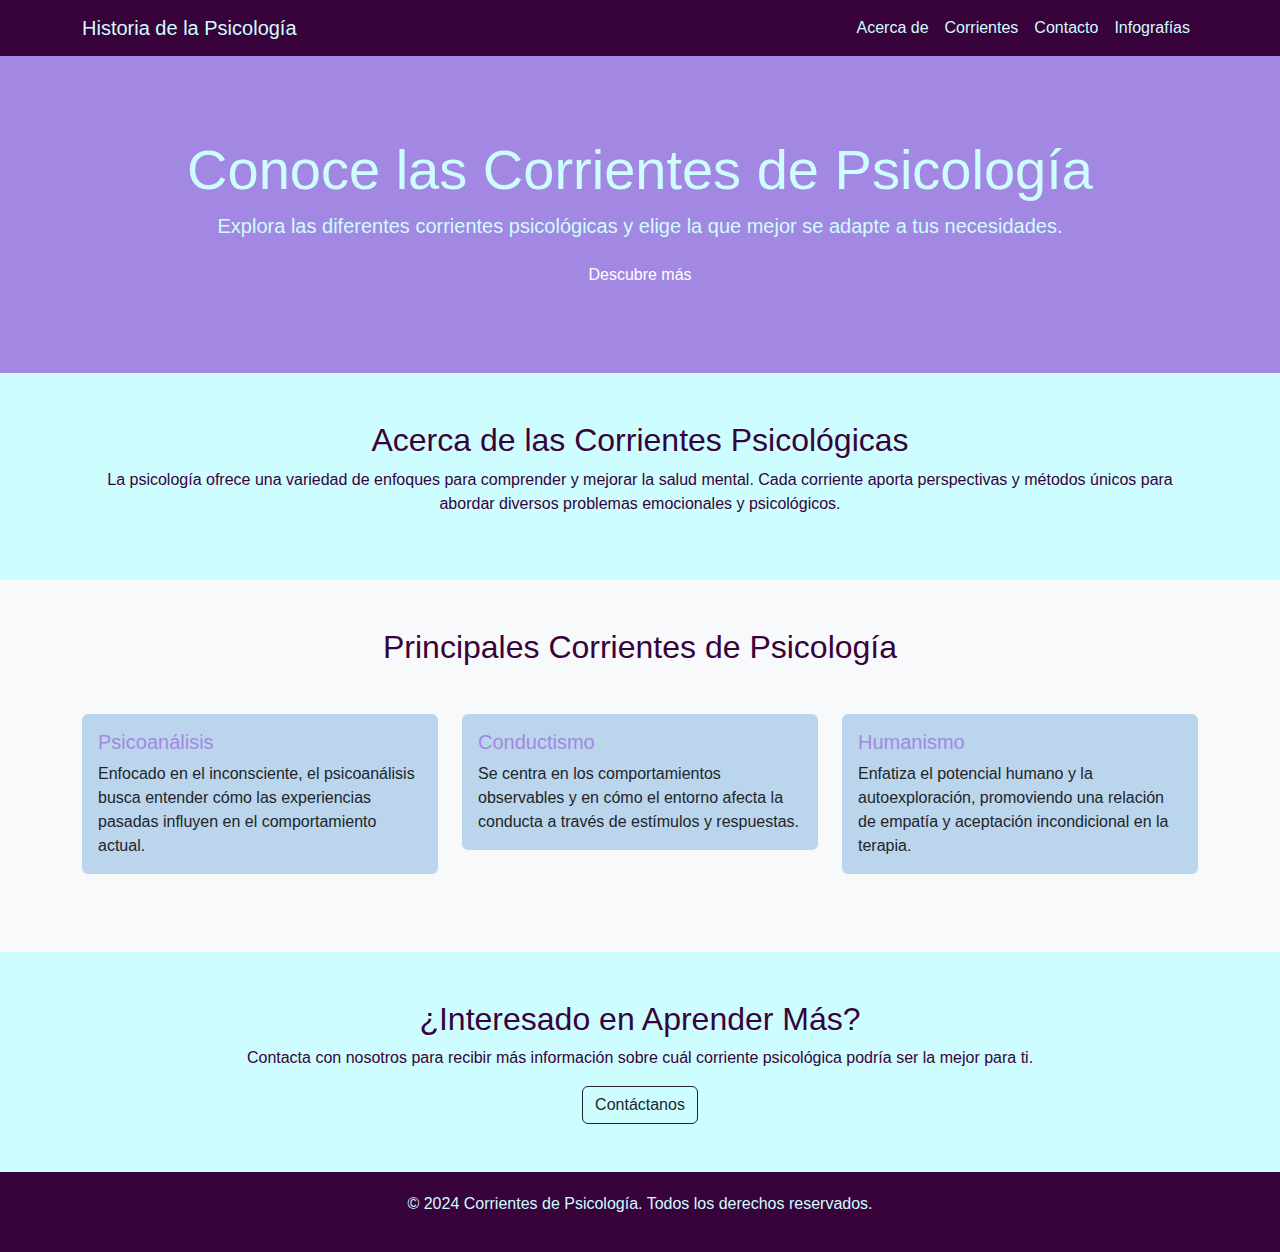
==== index.html @ 7cdf97ba "Add files via upload" ====
<!DOCTYPE html>
<html lang="es">
<head>
  <meta charset="UTF-8">
  <meta name="viewport" content="width=device-width, initial-scale=1.0">
  <title>Corrientes de Psicología</title>
  <link rel="stylesheet" href="bostrap/css/bootstrap.min.css">
  <link rel="stylesheet" href="style.css"
</head>
<body>

  <!-- Navbar -->
  <nav class="navbar navbar-expand-lg navbar-dark">
    <div class="container">
      <a class="navbar-brand" href="#">Historia de la Psicología</a>
      <button class="navbar-toggler" type="button" data-bs-toggle="collapse" data-bs-target="#navbarNav" aria-controls="navbarNav" aria-expanded="false" aria-label="Toggle navigation">
        <span class="navbar-toggler-icon"></span>
      </button>
      <div class="collapse navbar-collapse" id="navbarNav">
        <ul class="navbar-nav ms-auto">
          <li class="nav-item"><a class="nav-link" href="#about">Acerca de</a></li>
          <li class="nav-item"><a class="nav-link" href="#corrientes">Corrientes</a></li>
          <li class="nav-item"><a class="nav-link" href="#contacto">Contacto</a></li>
          <li class="nav-item"><a class="nav-link" href="#infografias">Infografías</a></li>
        </ul>
      </div>
    </div>
  </nav>

  <!-- Hero Section -->
  <section class="hero fade-in">
    <div class="container">
      <h1 class="display-4">Conoce las Corrientes de Psicología</h1>
      <p class="lead">Explora las diferentes corrientes psicológicas y elige la que mejor se adapte a tus necesidades.</p>
      <a href="#corrientes" class="btn btn-primary">Descubre más</a>
    </div>
  </section>

  <!-- About Section -->
  <section id="about" class="py-5 fade-in">
    <div class="container">
      <h2 class="text-center">Acerca de las Corrientes Psicológicas</h2>
      <p class="text-center">La psicología ofrece una variedad de enfoques para comprender y mejorar la salud mental. Cada corriente aporta perspectivas y métodos únicos para abordar diversos problemas emocionales y psicológicos.</p>
    </div>
  </section>

  <!-- Psychology Currents Section -->
  <section id="corrientes" class="py-5 bg-light fade-in">
    <div class="container">
      <h2 class="text-center mb-5">Principales Corrientes de Psicología</h2>
      <div class="row">
        <!-- Cards for each corriente -->
        <div class="col-md-4">
          <div class="card">
            <div class="card-body">
              <h5 class="card-title">Psicoanálisis</h5>
              <p class="card-text">Enfocado en el inconsciente, el psicoanálisis busca entender cómo las experiencias pasadas influyen en el comportamiento actual.</p>
            </div>
          </div>
        </div>
        <div class="col-md-4">
          <div class="card">
            <div class="card-body">
              <h5 class="card-title">Conductismo</h5>
              <p class="card-text">Se centra en los comportamientos observables y en cómo el entorno afecta la conducta a través de estímulos y respuestas.</p>
            </div>
          </div>
        </div>
        <div class="col-md-4">
          <div class="card">
            <div class="card-body">
              <h5 class="card-title">Humanismo</h5>
              <p class="card-text">Enfatiza el potencial humano y la autoexploración, promoviendo una relación de empatía y aceptación incondicional en la terapia.</p>
            </div>
          </div>
        </div>
      </div>
    </div>
  </section>

  <!-- Contact Section -->
  <section id="contacto" class="py-5 fade-in">
    <div class="container">
      <h2 class="text-center">¿Interesado en Aprender Más?</h2>
      <p class="text-center">Contacta con nosotros para recibir más información sobre cuál corriente psicológica podría ser la mejor para ti.</p>
      <div class="text-center">
        <a href="mailto:info@psicologiaejemplo.com" class="btn btn-outline-dark">Contáctanos</a>
      </div>
    </div>
  </section>

  <!-- Footer -->
  <footer>
    <div class="container">
      <p>&copy; 2024 Corrientes de Psicología. Todos los derechos reservados.</p>
    </div>
  </footer>

  <script src="bostrap/js/bootstrap.bundle.min.js"></script>
</body>
</html>
---- style.css ----
/* Paleta de colores */
:root {
    --russian-violet: #38023b;
    --tropical-indigo: #a288e3;
    --columbia-blue: #bbd5ed;
    --mint-green: #cefdff;
    --tea-green: #ccffcb;
  }
  
  /* Estilos personalizados */
  body {
    font-family: Arial, sans-serif;
    background-color: var(--mint-green);
    color: var(--russian-violet);
    overflow-x: hidden;
  }
  
  .navbar {
    background-color: var(--russian-violet);
    animation: slideInTop 1s ease-out;
  }
  
  .navbar-brand, .nav-link {
    color: var(--mint-green) !important;
  }
  
  .hero {
    background-color: var(--tropical-indigo);
    color: var(--mint-green);
    padding: 80px 0;
    text-align: center;
    animation: fadeIn 1.5s ease-in-out;
  }
  
  .card {
    margin-bottom: 30px;
    background-color: var(--columbia-blue);
    border: none;
    transition: transform 0.2s;
    animation: zoomIn 1s ease-in-out;
  }
  
  .card-title {
    color: var(--tropical-indigo);
  }
  
  .card:hover {
    transform: scale(1.05);
    box-shadow: 0 4px 10px rgba(0, 0, 0, 0.15);
    animation: pulse 0.5s ease-in-out infinite alternate;
  }
  
  .btn-primary {
    background-color: var(--tropical-indigo);
    border: none;
    transition: transform 0.2s ease-in-out;
  }
  
  .btn-primary:hover {
    background-color: var(--tea-green);
    transform: scale(1.05);
  }
  
  footer {
    background-color: var(--russian-violet);
    color: var(--mint-green);
    padding: 20px 0;
    text-align: center;
    animation: fadeInUp 1s ease-in-out;
  }
  
  /* Animaciones */
  @keyframes fadeIn {
    0% { opacity: 0; transform: translateY(20px); }
    100% { opacity: 1; transform: translateY(0); }
  }
  
  @keyframes fadeInUp {
    0% { opacity: 0; transform: translateY(40px); }
    100% { opacity: 1; transform: translateY(0); }
  }
  
  @keyframes slideInTop {
    0% { transform: translateY(-100px); opacity: 0; }
    100% { transform: translateY(0); opacity: 1; }
  }
  
  @keyframes zoomIn {
    0% { transform: scale(0.8); opacity: 0; }
    100% { transform: scale(1); opacity: 1; }
  }
  
  @keyframes pulse {
    0% { transform: scale(1); }
    100% { transform: scale(1.03); }
  }
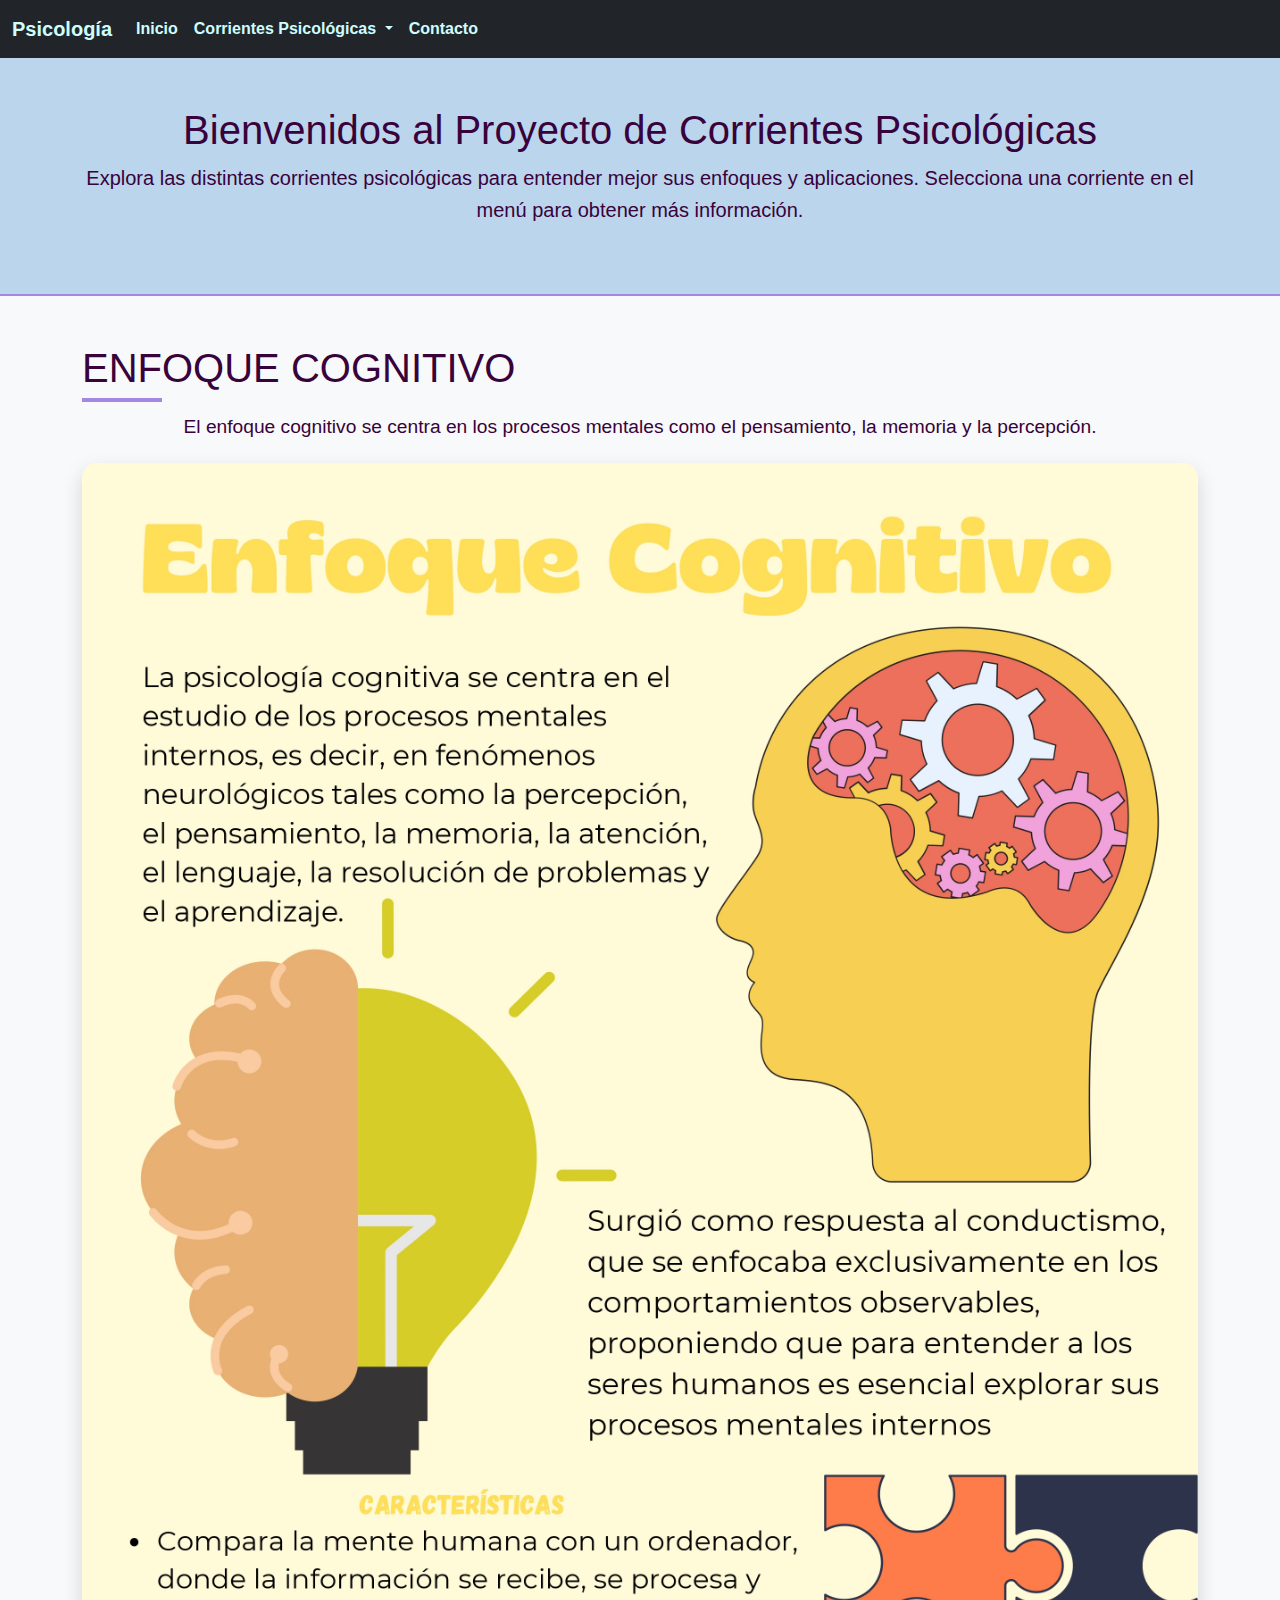
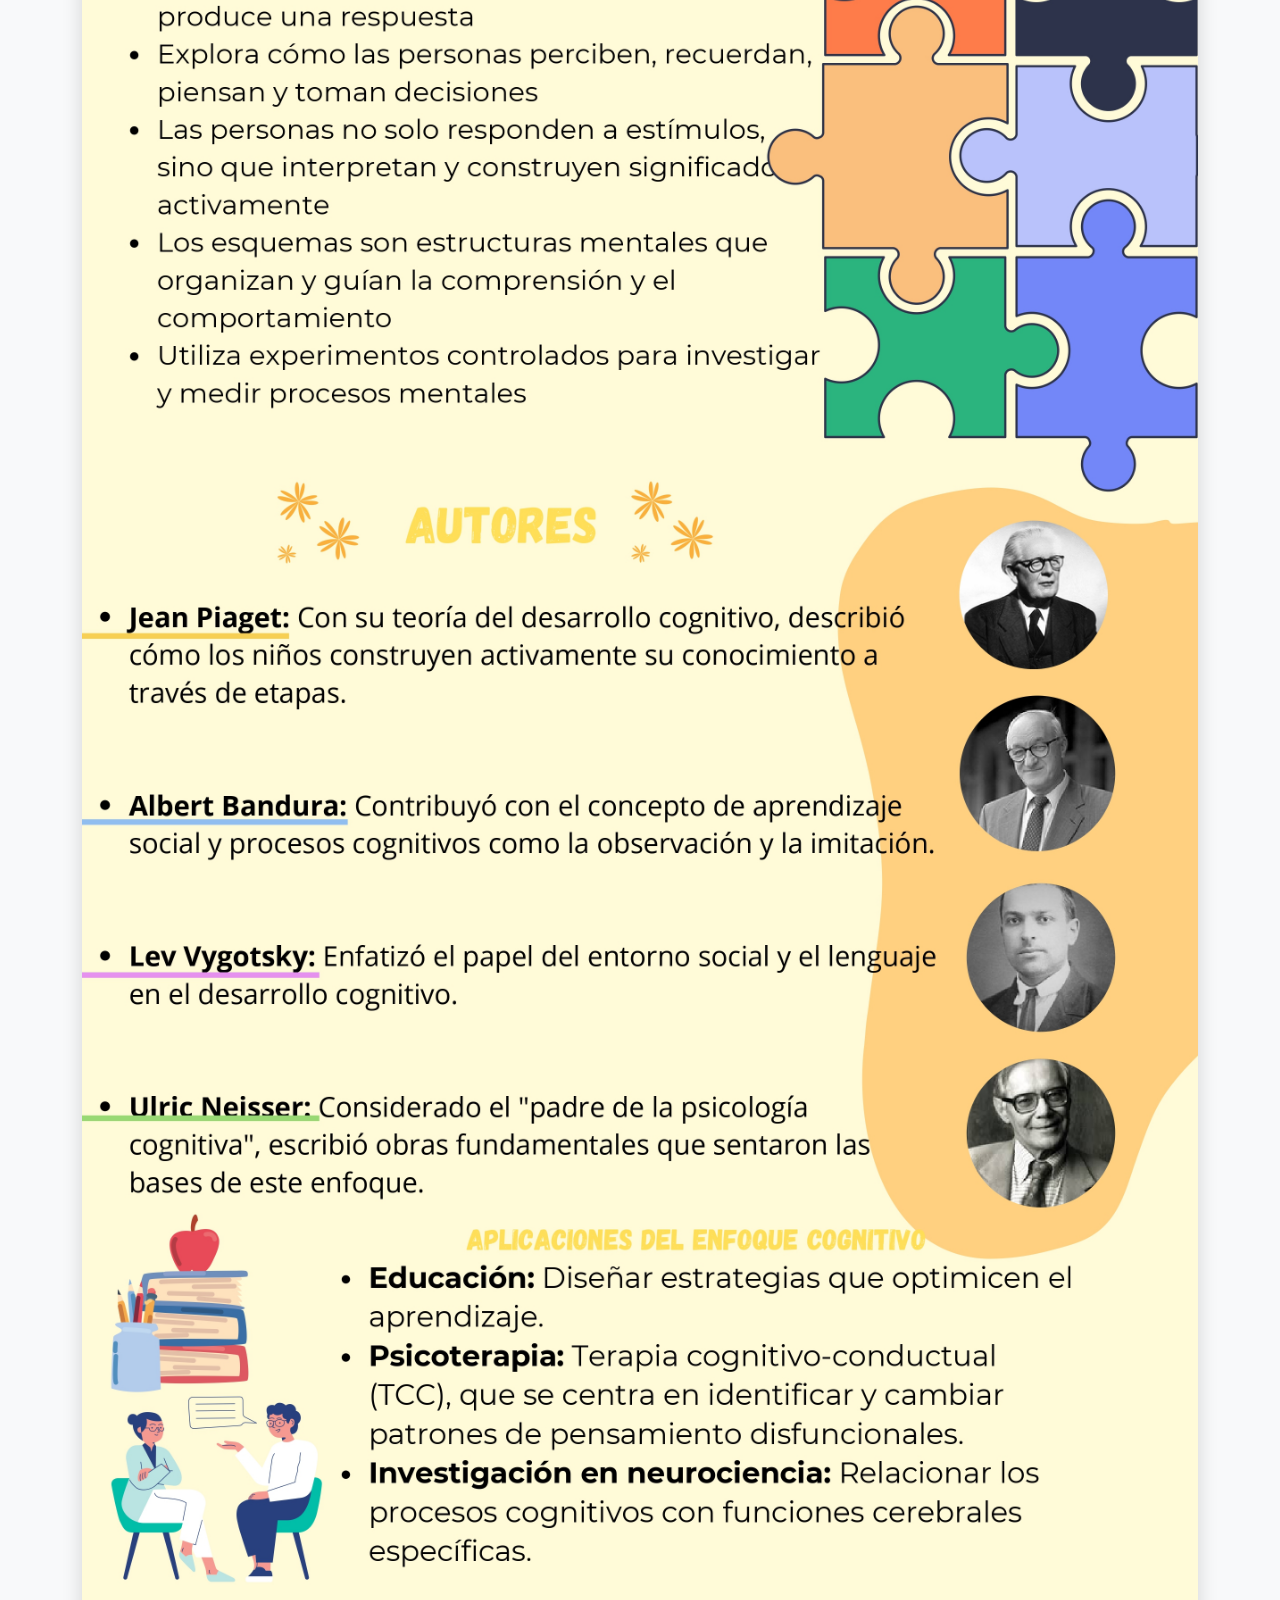
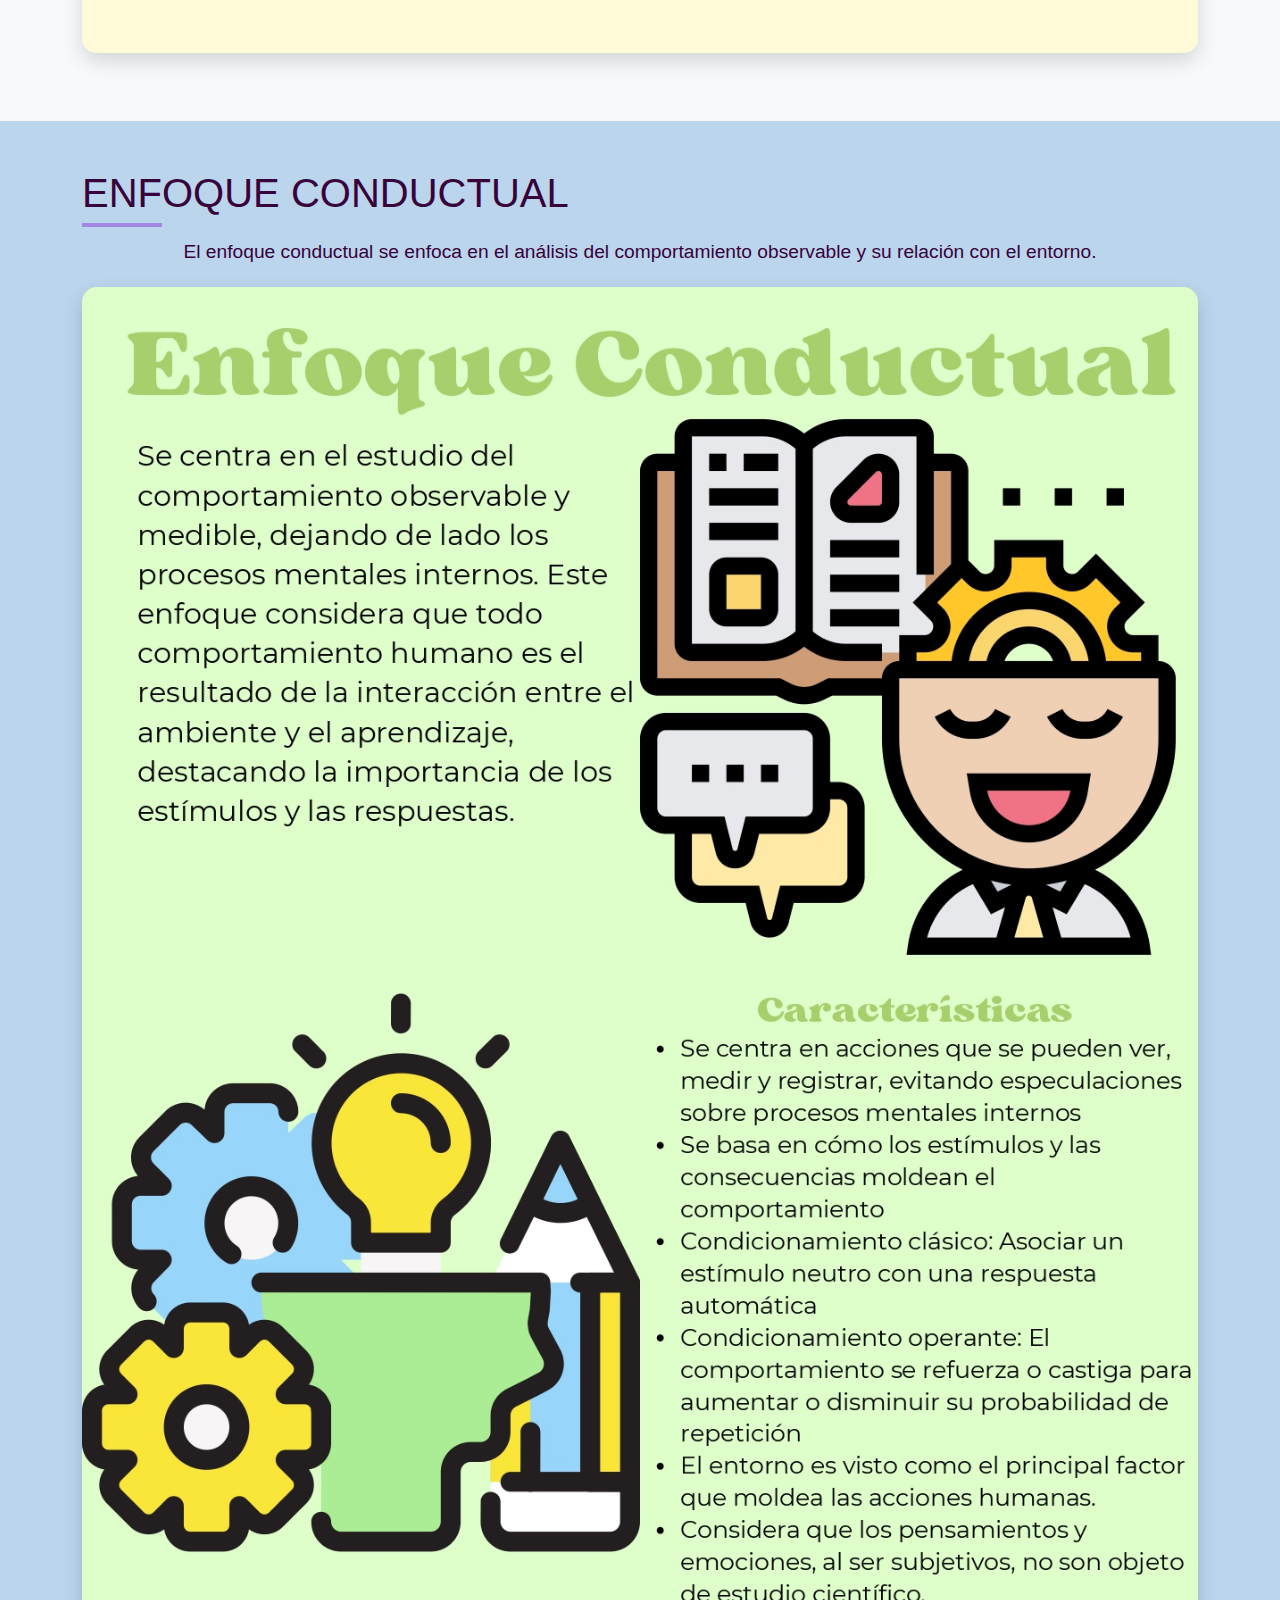
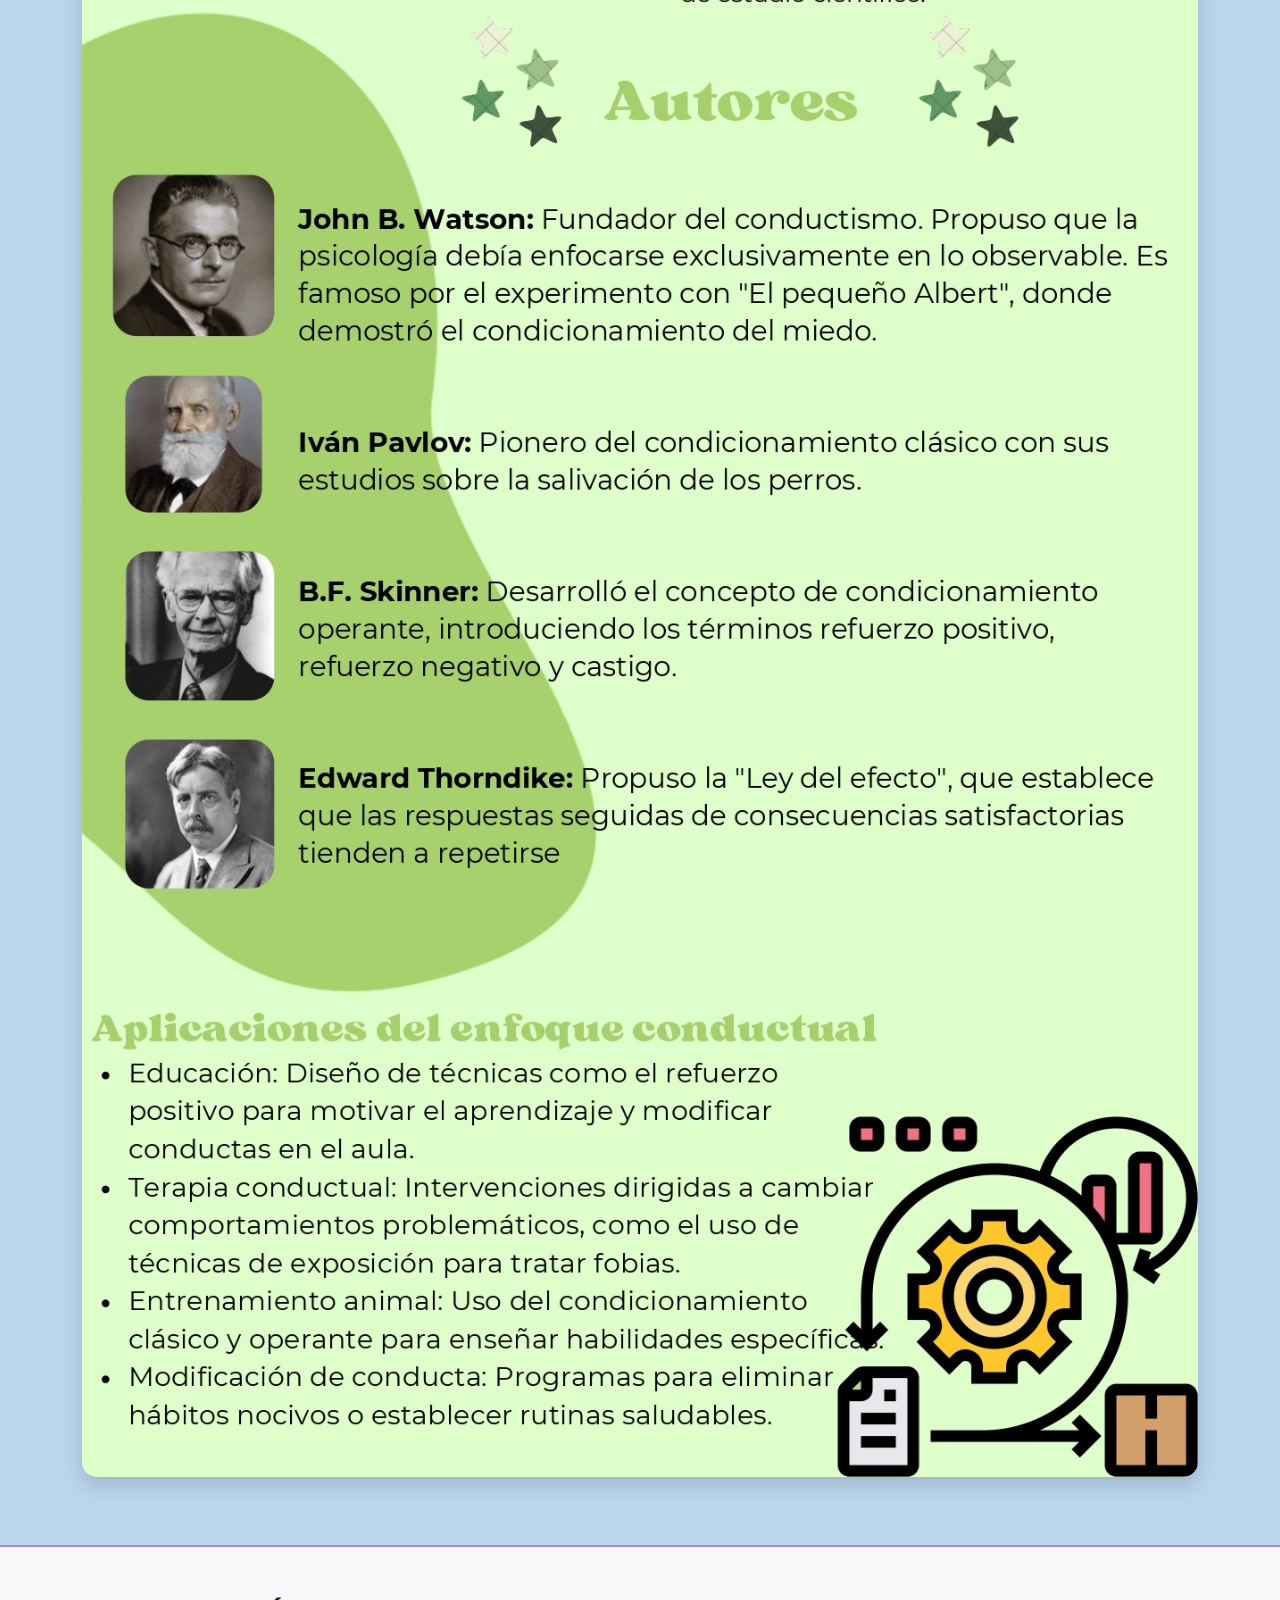
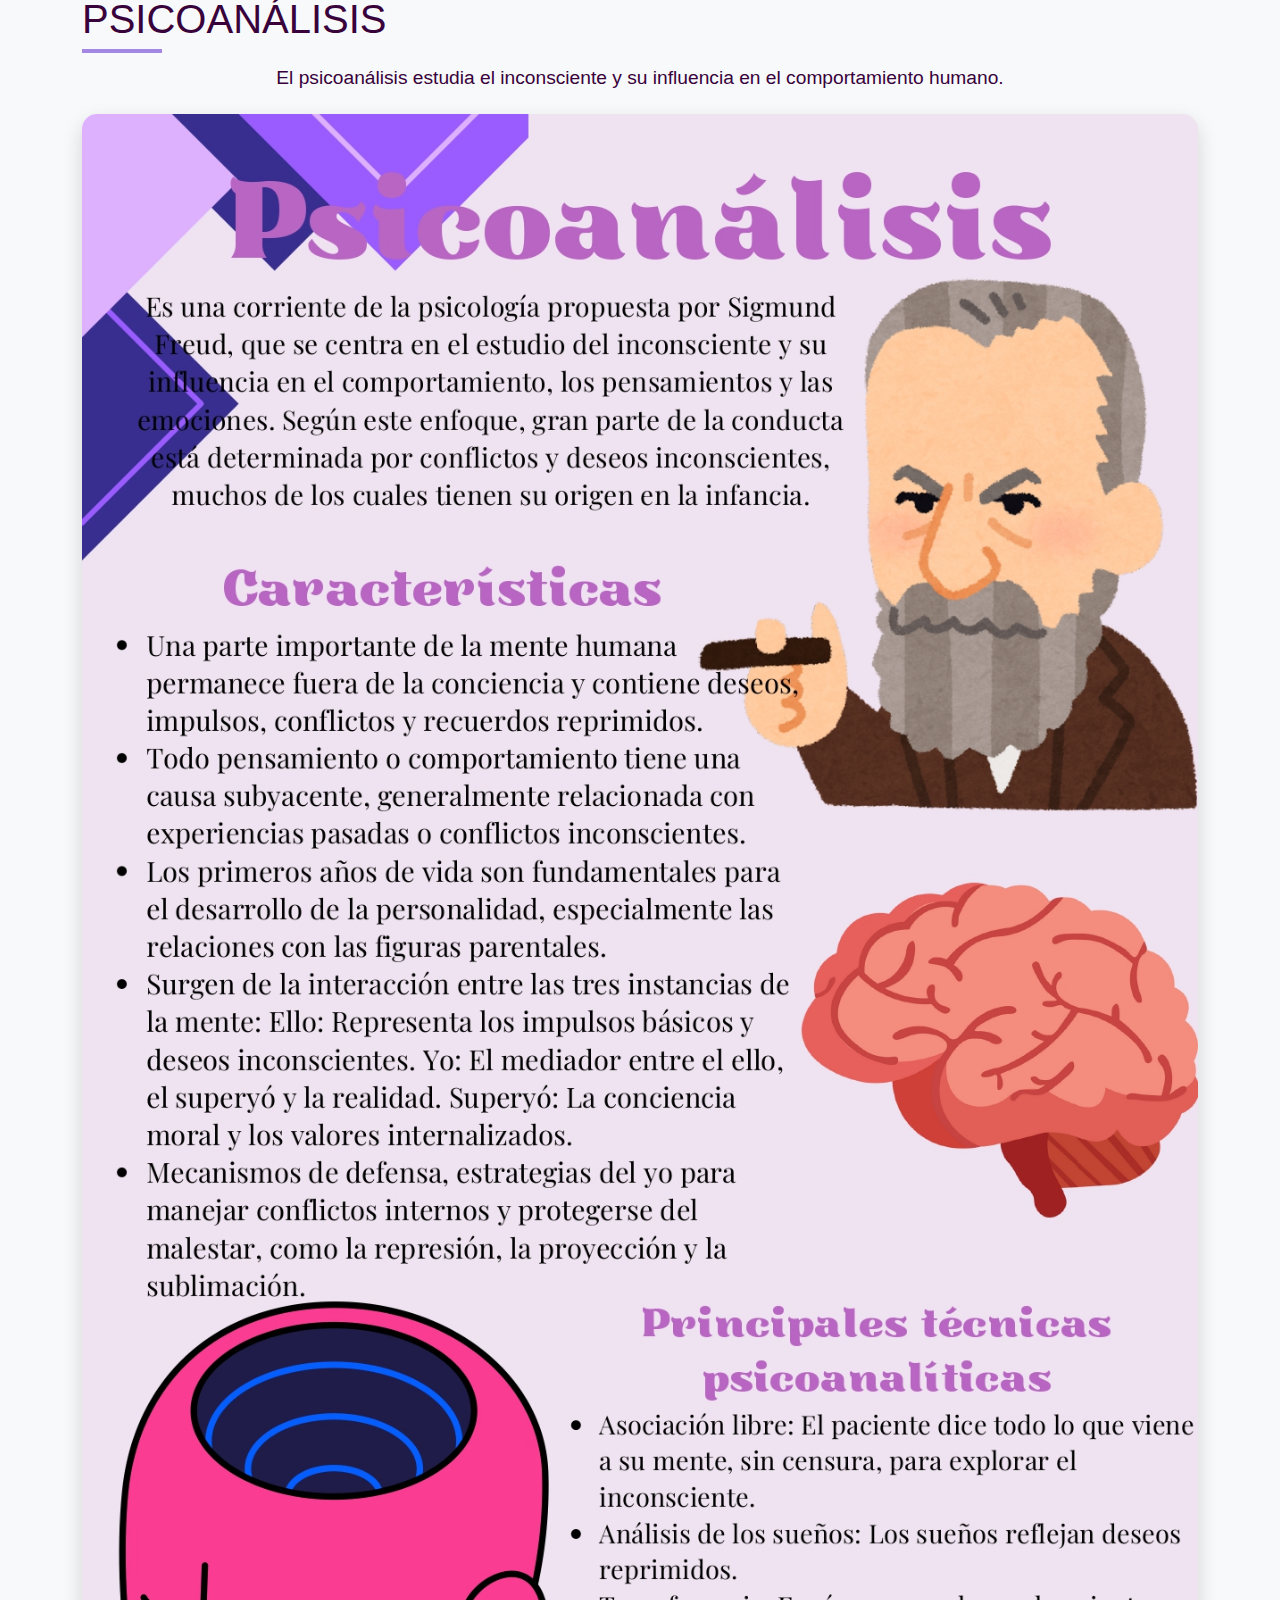
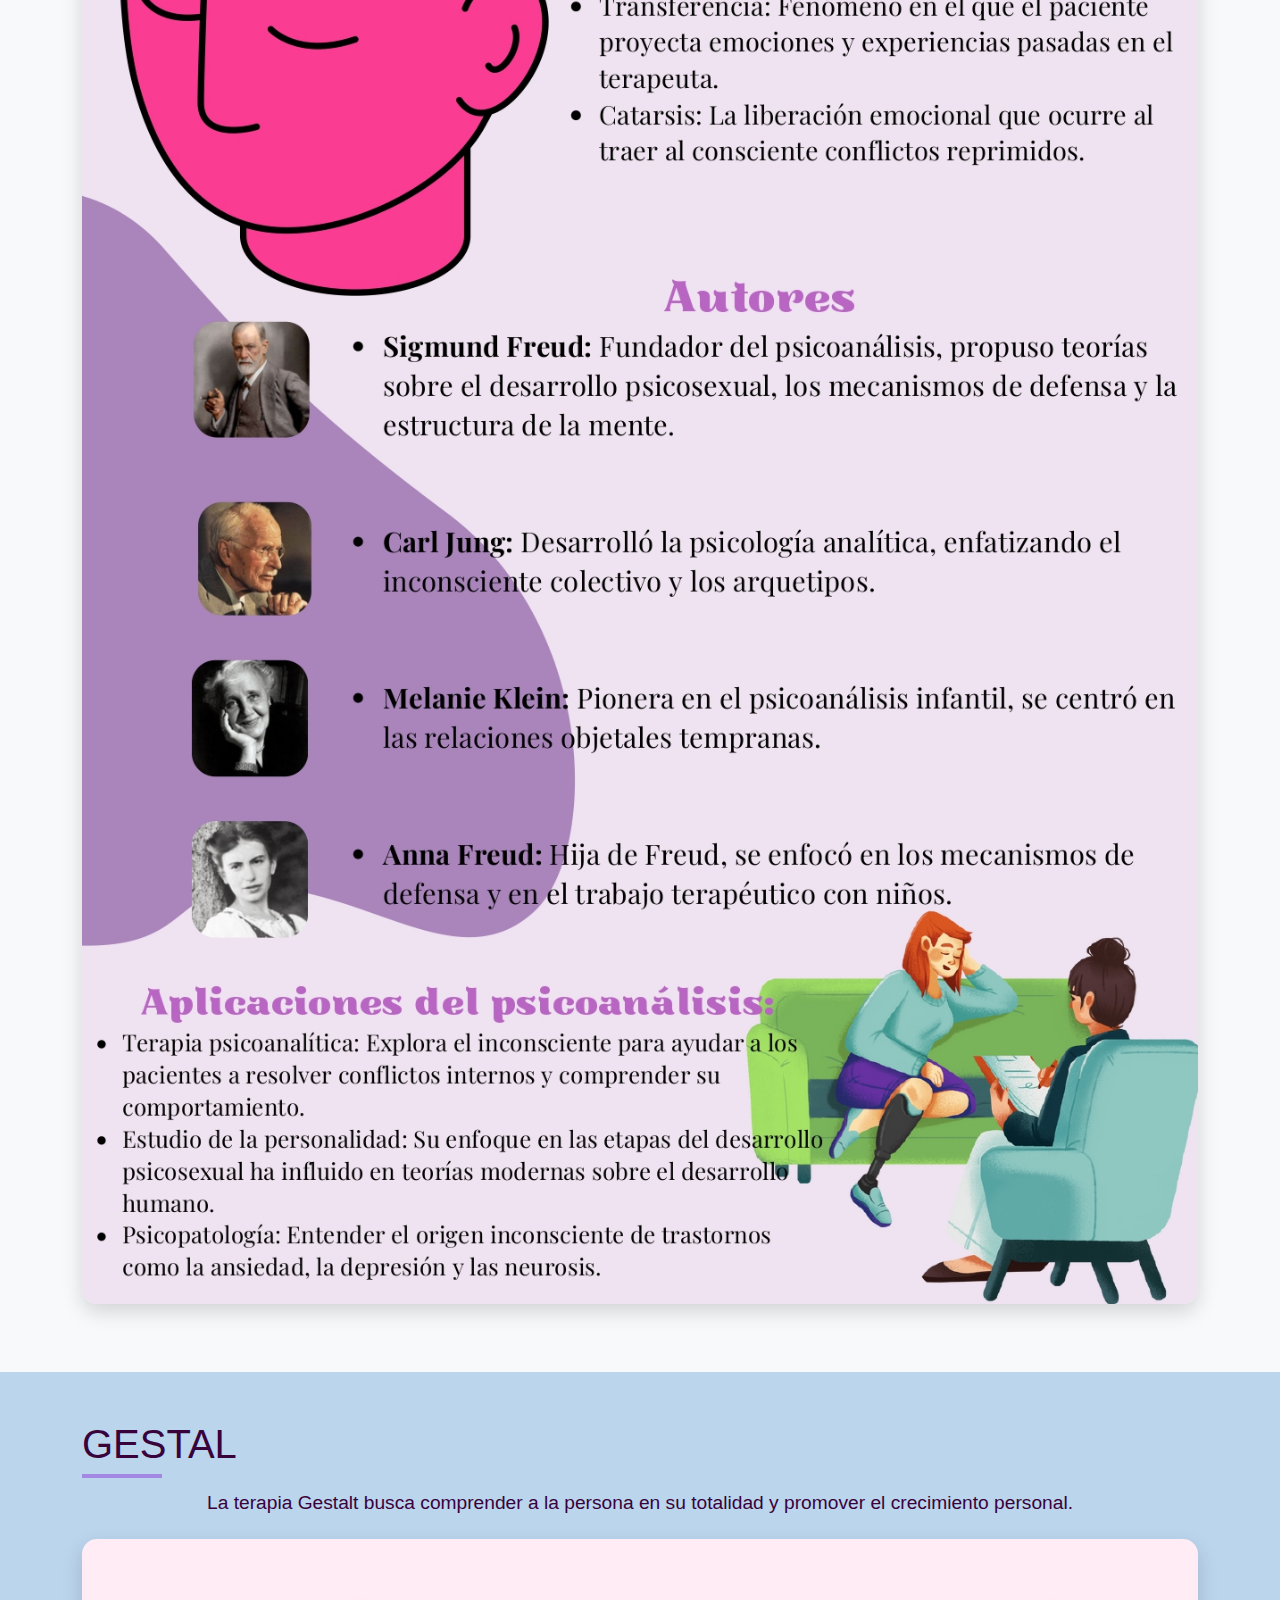
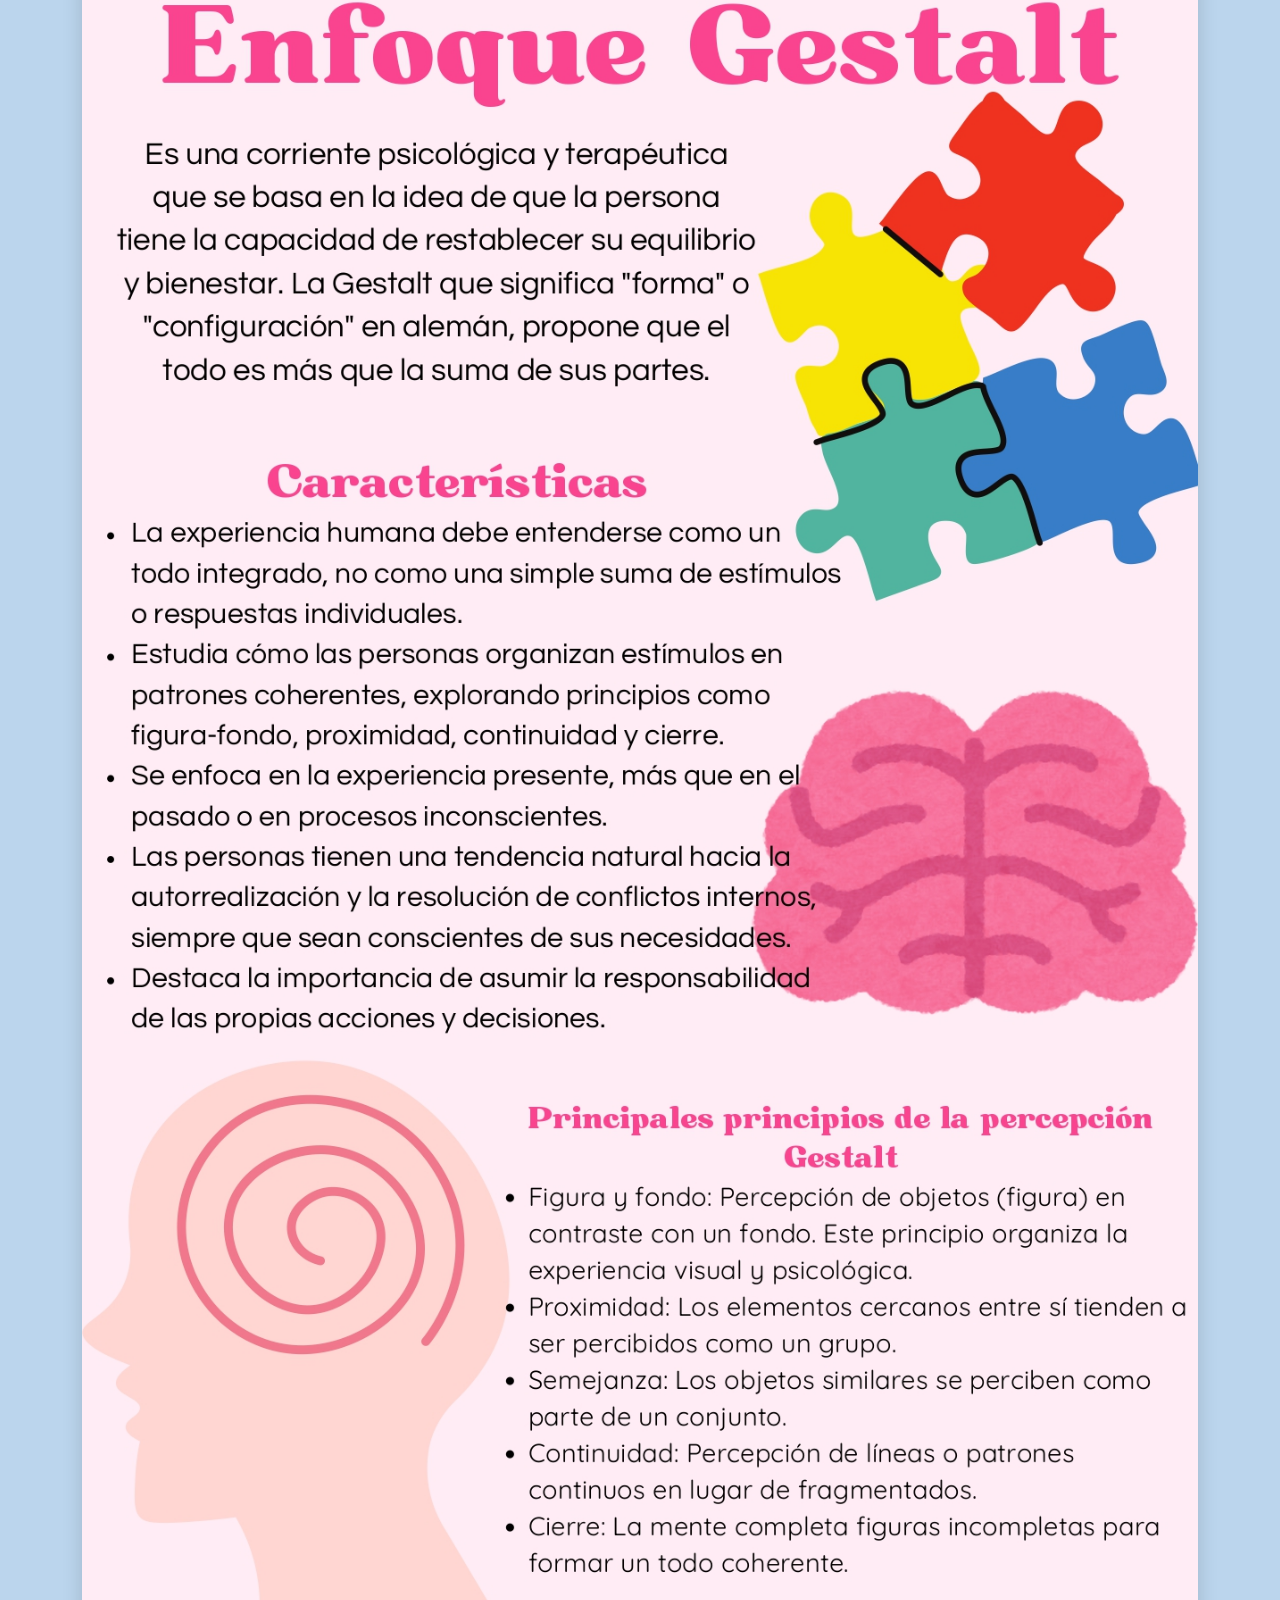
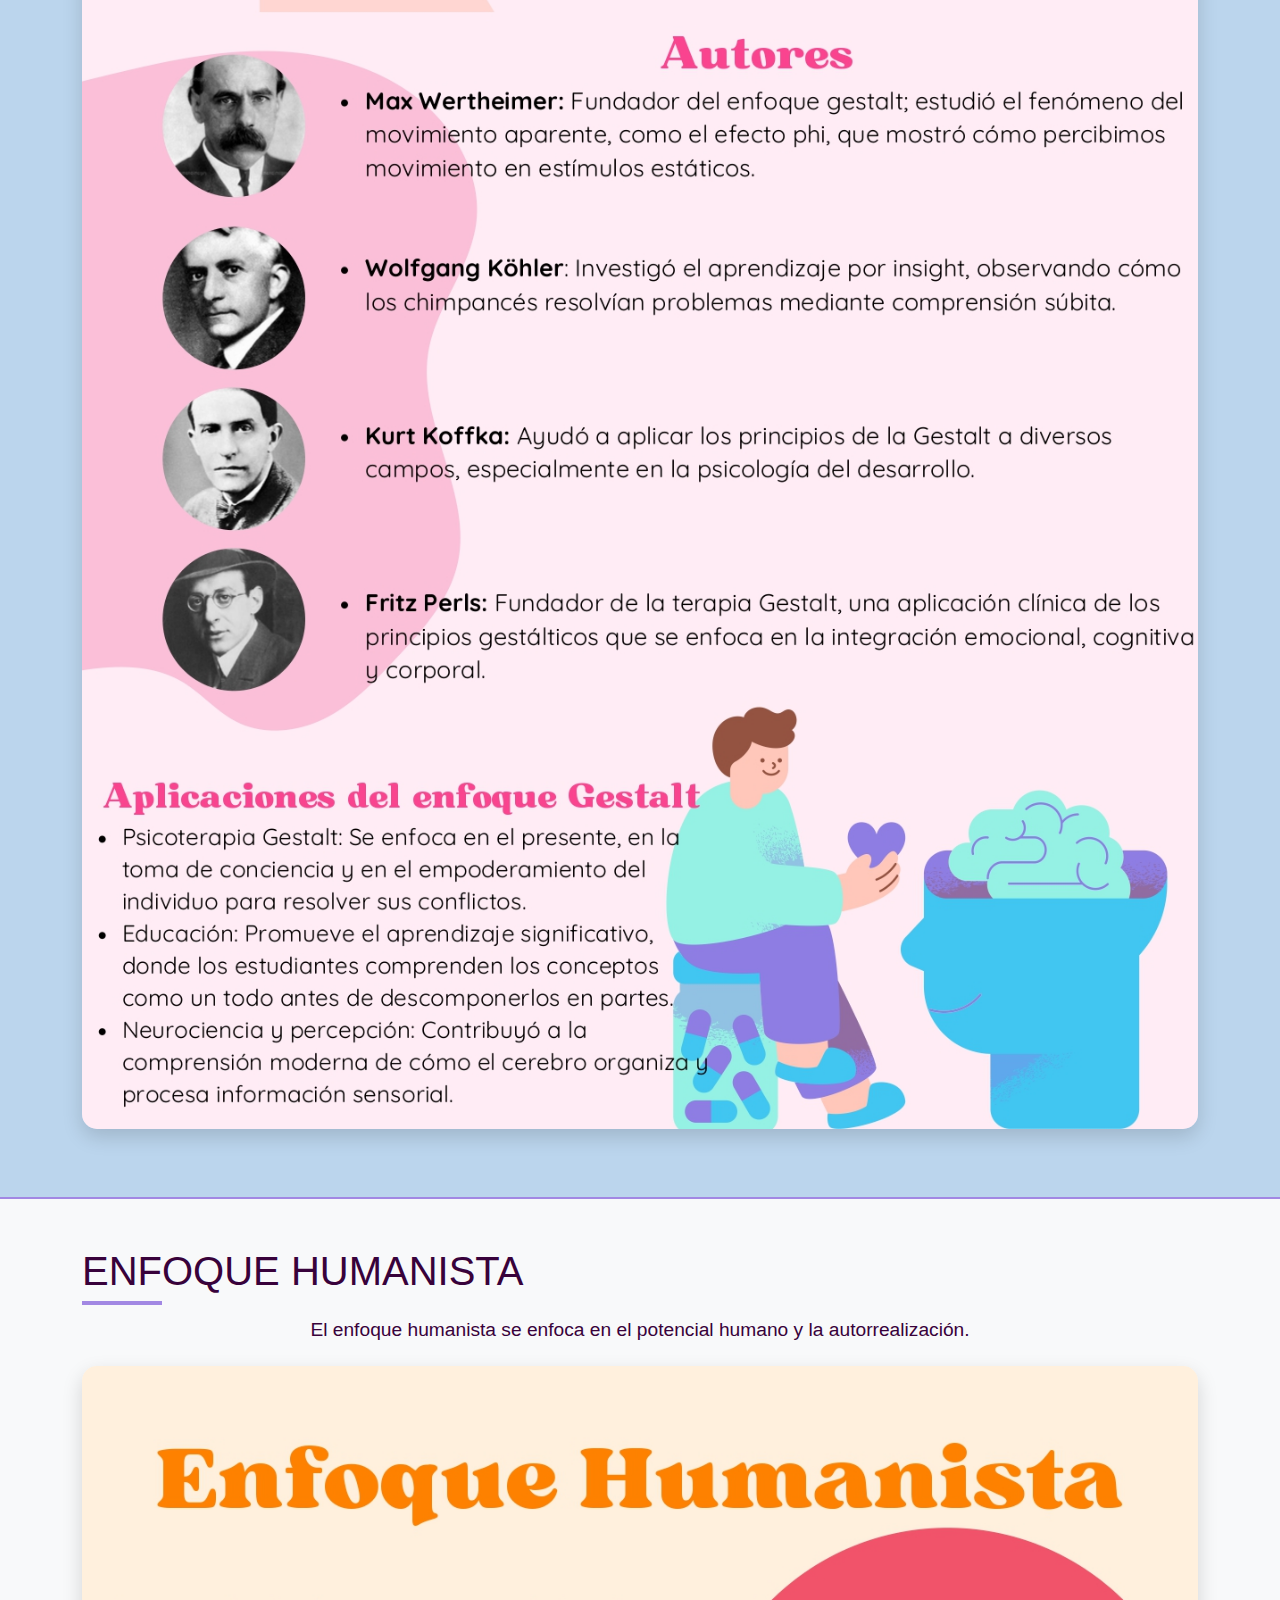
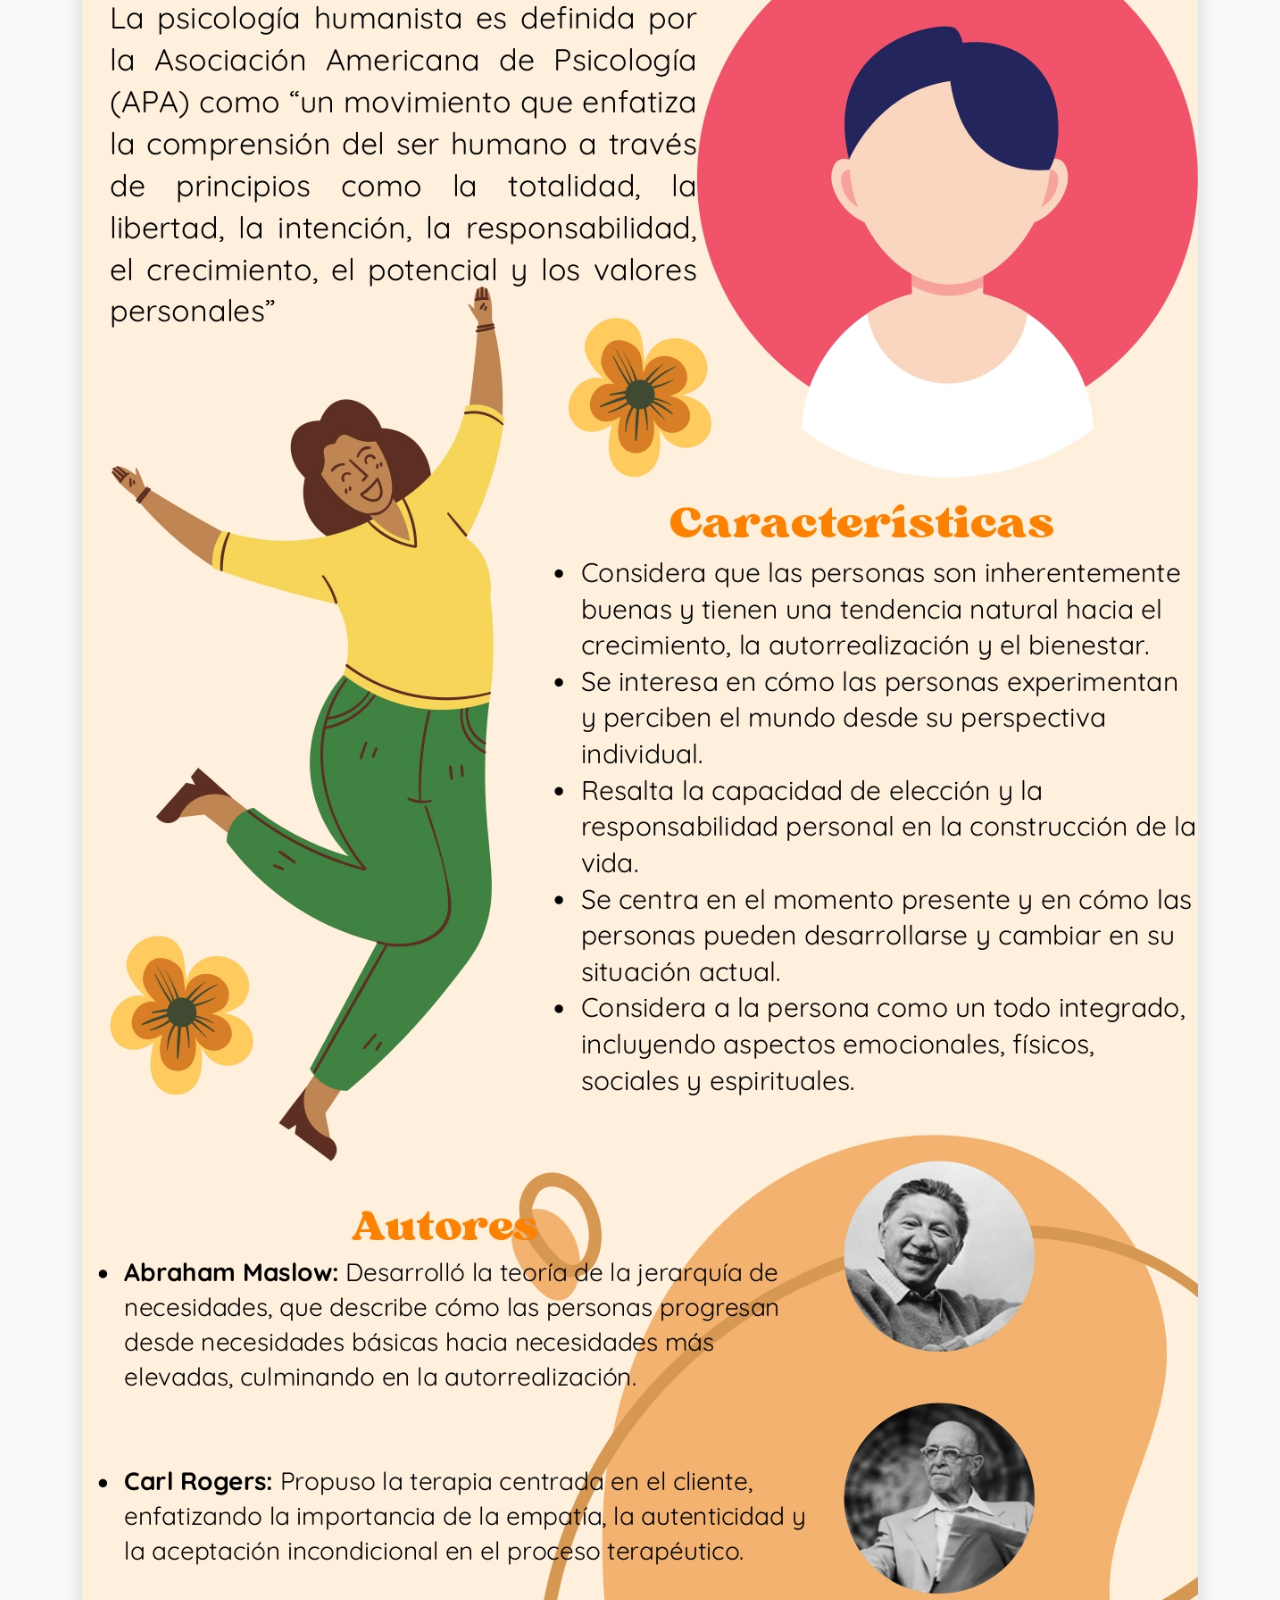
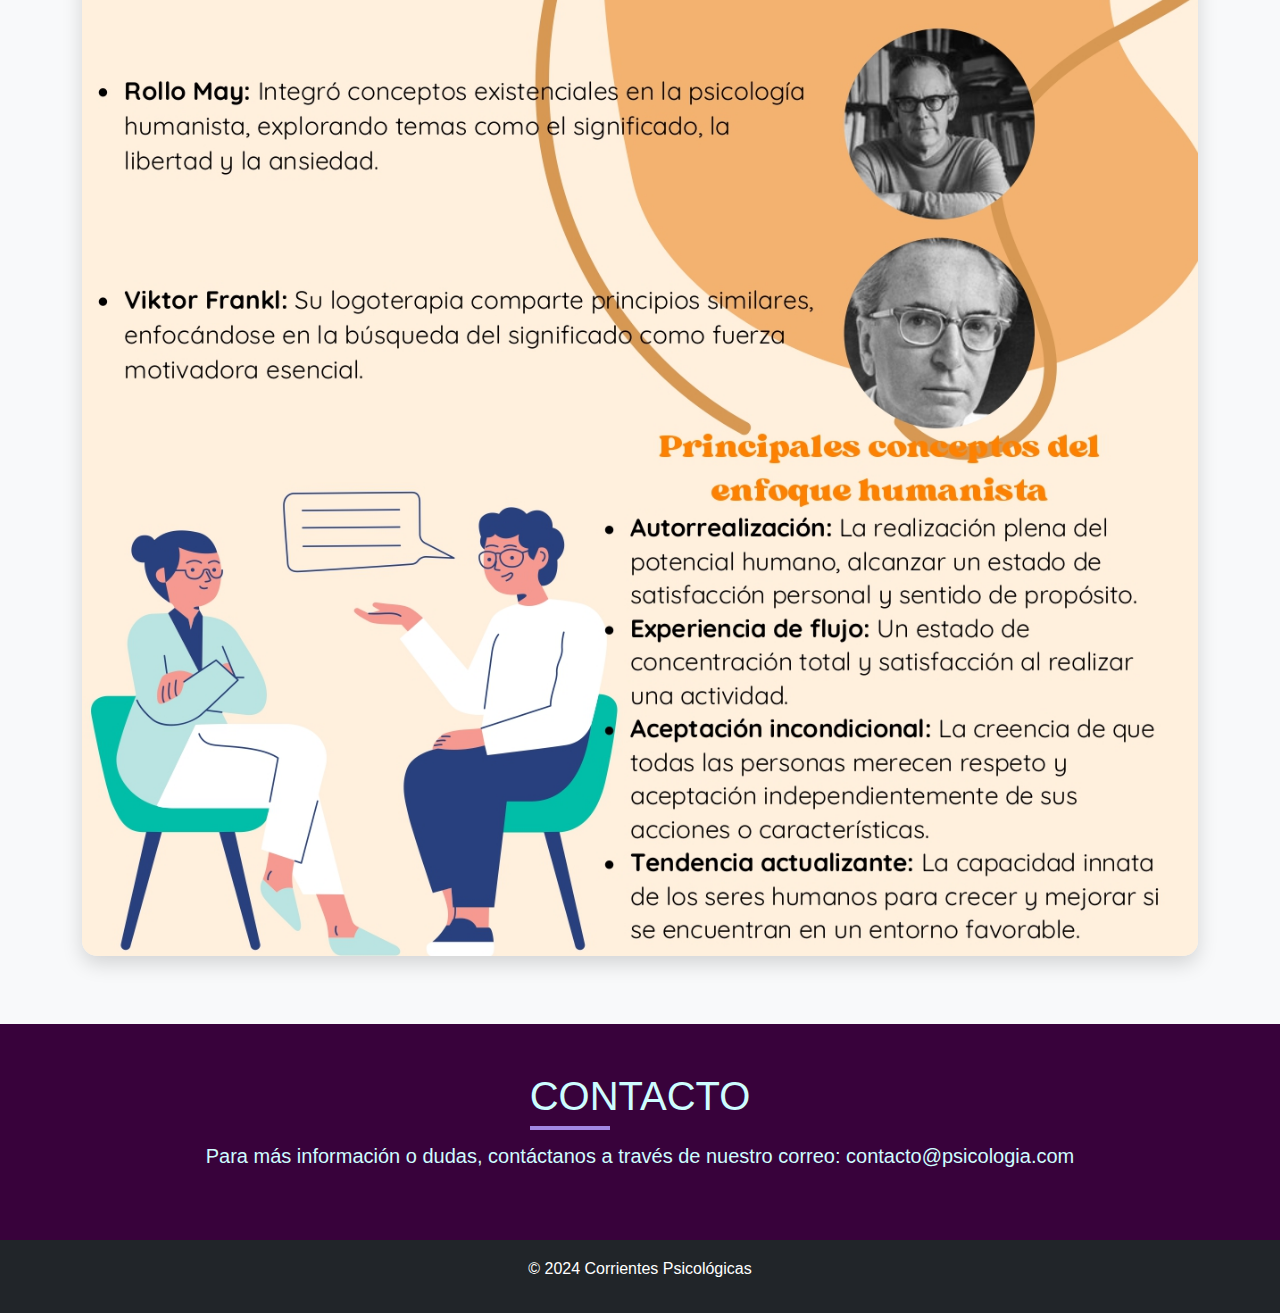
==== commit ad710c09: "Add files via upload" ====
--- a/index.html
+++ b/index.html
@@ -8,94 +8,113 @@
   <link rel="stylesheet" href="style.css"
 </head>
 <body>
-
   <!-- Navbar -->
-  <nav class="navbar navbar-expand-lg navbar-dark">
-    <div class="container">
-      <a class="navbar-brand" href="#">Historia de la Psicología</a>
-      <button class="navbar-toggler" type="button" data-bs-toggle="collapse" data-bs-target="#navbarNav" aria-controls="navbarNav" aria-expanded="false" aria-label="Toggle navigation">
-        <span class="navbar-toggler-icon"></span>
-      </button>
-      <div class="collapse navbar-collapse" id="navbarNav">
-        <ul class="navbar-nav ms-auto">
-          <li class="nav-item"><a class="nav-link" href="#about">Acerca de</a></li>
-          <li class="nav-item"><a class="nav-link" href="#corrientes">Corrientes</a></li>
-          <li class="nav-item"><a class="nav-link" href="#contacto">Contacto</a></li>
-          <li class="nav-item"><a class="nav-link" href="#infografias">Infografías</a></li>
-        </ul>
+  <nav class="navbar navbar-expand-lg navbar-dark bg-dark">
+      <div class="container-fluid">
+          <a class="navbar-brand" href="#">Psicología</a>
+          <button class="navbar-toggler" type="button" data-bs-toggle="collapse" data-bs-target="#navbarNav">
+              <span class="navbar-toggler-icon"></span>
+          </button>
+          <div class="collapse navbar-collapse" id="navbarNav">
+              <ul class="navbar-nav">
+                  <li class="nav-item">
+                      <a class="nav-link" href="#inicio">Inicio</a>
+                  </li>
+                  <li class="nav-item dropdown">
+                      <a class="nav-link dropdown-toggle" href="#" id="navbarDropdown" role="button" data-bs-toggle="dropdown">
+                          Corrientes Psicológicas
+                      </a>
+                      <ul class="dropdown-menu">
+                          <li><a class="dropdown-item" href="#cognitivo">Cognitivo</a></li>
+                          <li><a class="dropdown-item" href="#conductual">Conductual</a></li>
+                          <li><a class="dropdown-item" href="#psicoanalisis">Psicoanálisis</a></li>
+                          <li><a class="dropdown-item" href="#gestalt">Gestal</a></li>
+                          <li><a class="dropdown-item" href="#humanista">Humanista</a></li>
+                      </ul>
+                  </li>
+                  <li class="nav-item">
+                      <a class="nav-link" href="#contacto">Contacto</a>
+                  </li>
+              </ul>
+          </div>
       </div>
-    </div>
   </nav>
 
-  <!-- Hero Section -->
-  <section class="hero fade-in">
-    <div class="container">
-      <h1 class="display-4">Conoce las Corrientes de Psicología</h1>
-      <p class="lead">Explora las diferentes corrientes psicológicas y elige la que mejor se adapte a tus necesidades.</p>
-      <a href="#corrientes" class="btn btn-primary">Descubre más</a>
-    </div>
+  <!-- Sección de inicio -->
+  <section id="inicio" class="py-5">
+      <div class="container text-center">
+          <h1>Bienvenidos al Proyecto de Corrientes Psicológicas</h1>
+          <p class="lead">Explora las distintas corrientes psicológicas para entender mejor sus enfoques y aplicaciones. Selecciona una corriente en el menú para obtener más información.</p>
+      </div>
   </section>
 
-  <!-- About Section -->
-  <section id="about" class="py-5 fade-in">
-    <div class="container">
-      <h2 class="text-center">Acerca de las Corrientes Psicológicas</h2>
-      <p class="text-center">La psicología ofrece una variedad de enfoques para comprender y mejorar la salud mental. Cada corriente aporta perspectivas y métodos únicos para abordar diversos problemas emocionales y psicológicos.</p>
-    </div>
+  <!-- Sección Cognitivo -->
+  <section id="cognitivo" class="py-5 bg-light">
+      <div class="container">
+          <h2 class="text-center">Enfoque Cognitivo</h2>
+          <p class="text-center">El enfoque cognitivo se centra en los procesos mentales como el pensamiento, la memoria y la percepción.</p>
+          <div class="text-center">
+              <img src="cognitivo.jpg" alt="Infografía Cognitivo" class="img-fluid">
+          </div>
+      </div>
   </section>
 
-  <!-- Psychology Currents Section -->
-  <section id="corrientes" class="py-5 bg-light fade-in">
-    <div class="container">
-      <h2 class="text-center mb-5">Principales Corrientes de Psicología</h2>
-      <div class="row">
-        <!-- Cards for each corriente -->
-        <div class="col-md-4">
-          <div class="card">
-            <div class="card-body">
-              <h5 class="card-title">Psicoanálisis</h5>
-              <p class="card-text">Enfocado en el inconsciente, el psicoanálisis busca entender cómo las experiencias pasadas influyen en el comportamiento actual.</p>
-            </div>
+  <!-- Sección Conductual -->
+  <section id="conductual" class="py-5">
+      <div class="container">
+          <h2 class="text-center">Enfoque Conductual</h2>
+          <p class="text-center">El enfoque conductual se enfoca en el análisis del comportamiento observable y su relación con el entorno.</p>
+          <div class="text-center">
+              <img src="conductual.jpg" alt="Infografía Conductual" class="img-fluid">
           </div>
-        </div>
-        <div class="col-md-4">
-          <div class="card">
-            <div class="card-body">
-              <h5 class="card-title">Conductismo</h5>
-              <p class="card-text">Se centra en los comportamientos observables y en cómo el entorno afecta la conducta a través de estímulos y respuestas.</p>
-            </div>
-          </div>
-        </div>
-        <div class="col-md-4">
-          <div class="card">
-            <div class="card-body">
-              <h5 class="card-title">Humanismo</h5>
-              <p class="card-text">Enfatiza el potencial humano y la autoexploración, promoviendo una relación de empatía y aceptación incondicional en la terapia.</p>
-            </div>
-          </div>
-        </div>
       </div>
-    </div>
   </section>
 
-  <!-- Contact Section -->
-  <section id="contacto" class="py-5 fade-in">
-    <div class="container">
-      <h2 class="text-center">¿Interesado en Aprender Más?</h2>
-      <p class="text-center">Contacta con nosotros para recibir más información sobre cuál corriente psicológica podría ser la mejor para ti.</p>
-      <div class="text-center">
-        <a href="mailto:info@psicologiaejemplo.com" class="btn btn-outline-dark">Contáctanos</a>
+  <!-- Sección Psicoanálisis -->
+  <section id="psicoanalisis" class="py-5 bg-light">
+      <div class="container">
+          <h2 class="text-center">Psicoanálisis</h2>
+          <p class="text-center">El psicoanálisis estudia el inconsciente y su influencia en el comportamiento humano.</p>
+          <div class="text-center">
+              <img src="psicoanalisis.jpg" alt="Infografía Psicoanálisis" class="img-fluid">
+          </div>
       </div>
-    </div>
   </section>
 
-  <!-- Footer -->
-  <footer>
-    <div class="container">
-      <p>&copy; 2024 Corrientes de Psicología. Todos los derechos reservados.</p>
-    </div>
+  <!-- Sección Gestalt -->
+  <section id="gestal" class="py-5">
+      <div class="container">
+          <h2 class="text-center">Gestal</h2>
+          <p class="text-center">La terapia Gestalt busca comprender a la persona en su totalidad y promover el crecimiento personal.</p>
+          <div class="text-center">
+              <img src="gestalt.jpg" alt="Infografía Gestalt" class="img-fluid">
+          </div>
+      </div>
+  </section>
+
+  <!-- Sección Humanista -->
+  <section id="humanista" class="py-5 bg-light">
+      <div class="container">
+          <h2 class="text-center">Enfoque Humanista</h2>
+          <p class="text-center">El enfoque humanista se enfoca en el potencial humano y la autorrealización.</p>
+          <div class="text-center">
+              <img src="humanista.jpg" alt="Infografía Humanista" class="img-fluid">
+          </div>
+      </div>
+  </section>
+
+  <!-- Sección de contacto -->
+  <section id="contacto" class="py-5">
+      <div class="container text-center">
+          <h2>Contacto</h2>
+          <p class="lead">Para más información o dudas, contáctanos a través de nuestro correo: contacto@psicologia.com</p>
+      </div>
+  </section>
+
+  <footer class="text-center py-3 bg-dark text-white">
+      <p>&copy; 2024 Corrientes Psicológicas</p>
   </footer>
 
-  <script src="bostrap/js/bootstrap.bundle.min.js"></script>
+  <script src="https://cdn.jsdelivr.net/npm/bootstrap@5.3.0/dist/js/bootstrap.bundle.min.js"></script>
 </body>
 </html>
--- a/style.css
+++ b/style.css
@@ -1,97 +1,144 @@
+/* Paleta de colores */
 /* Paleta de colores */
 :root {
-    --russian-violet: #38023b;
-    --tropical-indigo: #a288e3;
-    --columbia-blue: #bbd5ed;
-    --mint-green: #cefdff;
-    --tea-green: #ccffcb;
-  }
-  
-  /* Estilos personalizados */
-  body {
-    font-family: Arial, sans-serif;
-    background-color: var(--mint-green);
+    --russian-violet: #38023bff;
+    --tropical-indigo: #a288e3ff;
+    --columbia-blue: #bbd5edff;
+    --mint-green: #cefdffff;
+    --tea-green: #ccffcbff;
+}
+
+/* Estilos globales */
+body {
+    font-family: 'Roboto', sans-serif;
+    background-color: var(--columbia-blue);
     color: var(--russian-violet);
-    overflow-x: hidden;
-  }
-  
-  .navbar {
-    background-color: var(--russian-violet);
-    animation: slideInTop 1s ease-out;
-  }
-  
-  .navbar-brand, .nav-link {
+    line-height: 1.6;
+}
+
+/* Navbar */
+.navbar {
+    background: var(--russian-violet);
+}
+
+.navbar-brand, .nav-link {
     color: var(--mint-green) !important;
-  }
-  
-  .hero {
-    background-color: var(--tropical-indigo);
+    font-weight: bold;
+}
+
+.nav-link:hover {
+    color: var(--tea-green) !important;
+    transition: color 0.3s ease;
+}
+
+/* Secciones */
+section {
+    padding: 60px 20px;
+    position: relative;
+}
+
+section h2 {
+    color: var(--russian-violet);
+    font-size: 2.5rem;
+    text-transform: uppercase;
+    margin-bottom: 20px;
+    position: relative;
+    display: inline-block;
+}
+
+section h2::after {
+    content: '';
+    width: 80px;
+    height: 4px;
+    background: var(--tropical-indigo);
+    position: absolute;
+    bottom: -10px;
+    left: 0;
+}
+
+section p {
+    color: var(--dark-slate-gray);
+    font-size: 1.2rem;
+    margin-bottom: 20px;
+}
+
+/* Animaciones de las imágenes */
+section img {
+    width: 100%;
+    max-width: 800px;
+    margin: 20px auto;
+    display: block;
+    border-radius: 15px;
+    box-shadow: 0 8px 20px rgba(0, 0, 0, 0.15);
+    transition: transform 0.3s ease, box-shadow 0.3s ease;
+}
+
+section img:hover {
+    transform: scale(1.05);
+    box-shadow: 0 12px 25px rgba(0, 0, 0, 0.3);
+}
+
+/* Fondo alternativo */
+section.bg-light {
+    background: var(--tea-green);
+    border-top: 2px solid var(--tropical-indigo);
+}
+
+/* Botón */
+.button {
+    display: inline-block;
+    padding: 10px 20px;
+    font-size: 1rem;
     color: var(--mint-green);
-    padding: 80px 0;
+    background: var(--russian-violet);
+    border: 2px solid var(--mint-green);
+    border-radius: 5px;
+    text-decoration: none;
+    transition: all 0.3s ease;
+}
+
+.button:hover {
+    color: var(--russian-violet);
+    background: var(--mint-green);
+    border-color: var(--tropical-indigo);
+    transform: translateY(-3px);
+    box-shadow: 0 5px 15px rgba(0, 0, 0, 0.2);
+}
+
+/* Sección de contacto */
+#contacto {
+    background: var(--russian-violet);
+    color: var(--mint-green);
     text-align: center;
+}
+
+#contacto h2 {
+    color: var(--mint-green);
+}
+
+footer {
+    background: var(--russian-violet);
+    color: var(--mint-green);
+    padding: 10px 0;
+    text-align: center;
+}
+
+/* Animaciones */
+@keyframes fadeIn {
+    0% {
+        opacity: 0;
+        transform: translateY(20px);
+    }
+    100% {
+        opacity: 1;
+        transform: translateY(0);
+    }
+}
+
+section {
+    animation: fadeIn 1.2s ease-in-out;
+}
+
+nav {
     animation: fadeIn 1.5s ease-in-out;
-  }
-  
-  .card {
-    margin-bottom: 30px;
-    background-color: var(--columbia-blue);
-    border: none;
-    transition: transform 0.2s;
-    animation: zoomIn 1s ease-in-out;
-  }
-  
-  .card-title {
-    color: var(--tropical-indigo);
-  }
-  
-  .card:hover {
-    transform: scale(1.05);
-    box-shadow: 0 4px 10px rgba(0, 0, 0, 0.15);
-    animation: pulse 0.5s ease-in-out infinite alternate;
-  }
-  
-  .btn-primary {
-    background-color: var(--tropical-indigo);
-    border: none;
-    transition: transform 0.2s ease-in-out;
-  }
-  
-  .btn-primary:hover {
-    background-color: var(--tea-green);
-    transform: scale(1.05);
-  }
-  
-  footer {
-    background-color: var(--russian-violet);
-    color: var(--mint-green);
-    padding: 20px 0;
-    text-align: center;
-    animation: fadeInUp 1s ease-in-out;
-  }
-  
-  /* Animaciones */
-  @keyframes fadeIn {
-    0% { opacity: 0; transform: translateY(20px); }
-    100% { opacity: 1; transform: translateY(0); }
-  }
-  
-  @keyframes fadeInUp {
-    0% { opacity: 0; transform: translateY(40px); }
-    100% { opacity: 1; transform: translateY(0); }
-  }
-  
-  @keyframes slideInTop {
-    0% { transform: translateY(-100px); opacity: 0; }
-    100% { transform: translateY(0); opacity: 1; }
-  }
-  
-  @keyframes zoomIn {
-    0% { transform: scale(0.8); opacity: 0; }
-    100% { transform: scale(1); opacity: 1; }
-  }
-  
-  @keyframes pulse {
-    0% { transform: scale(1); }
-    100% { transform: scale(1.03); }
-  }
-  +}
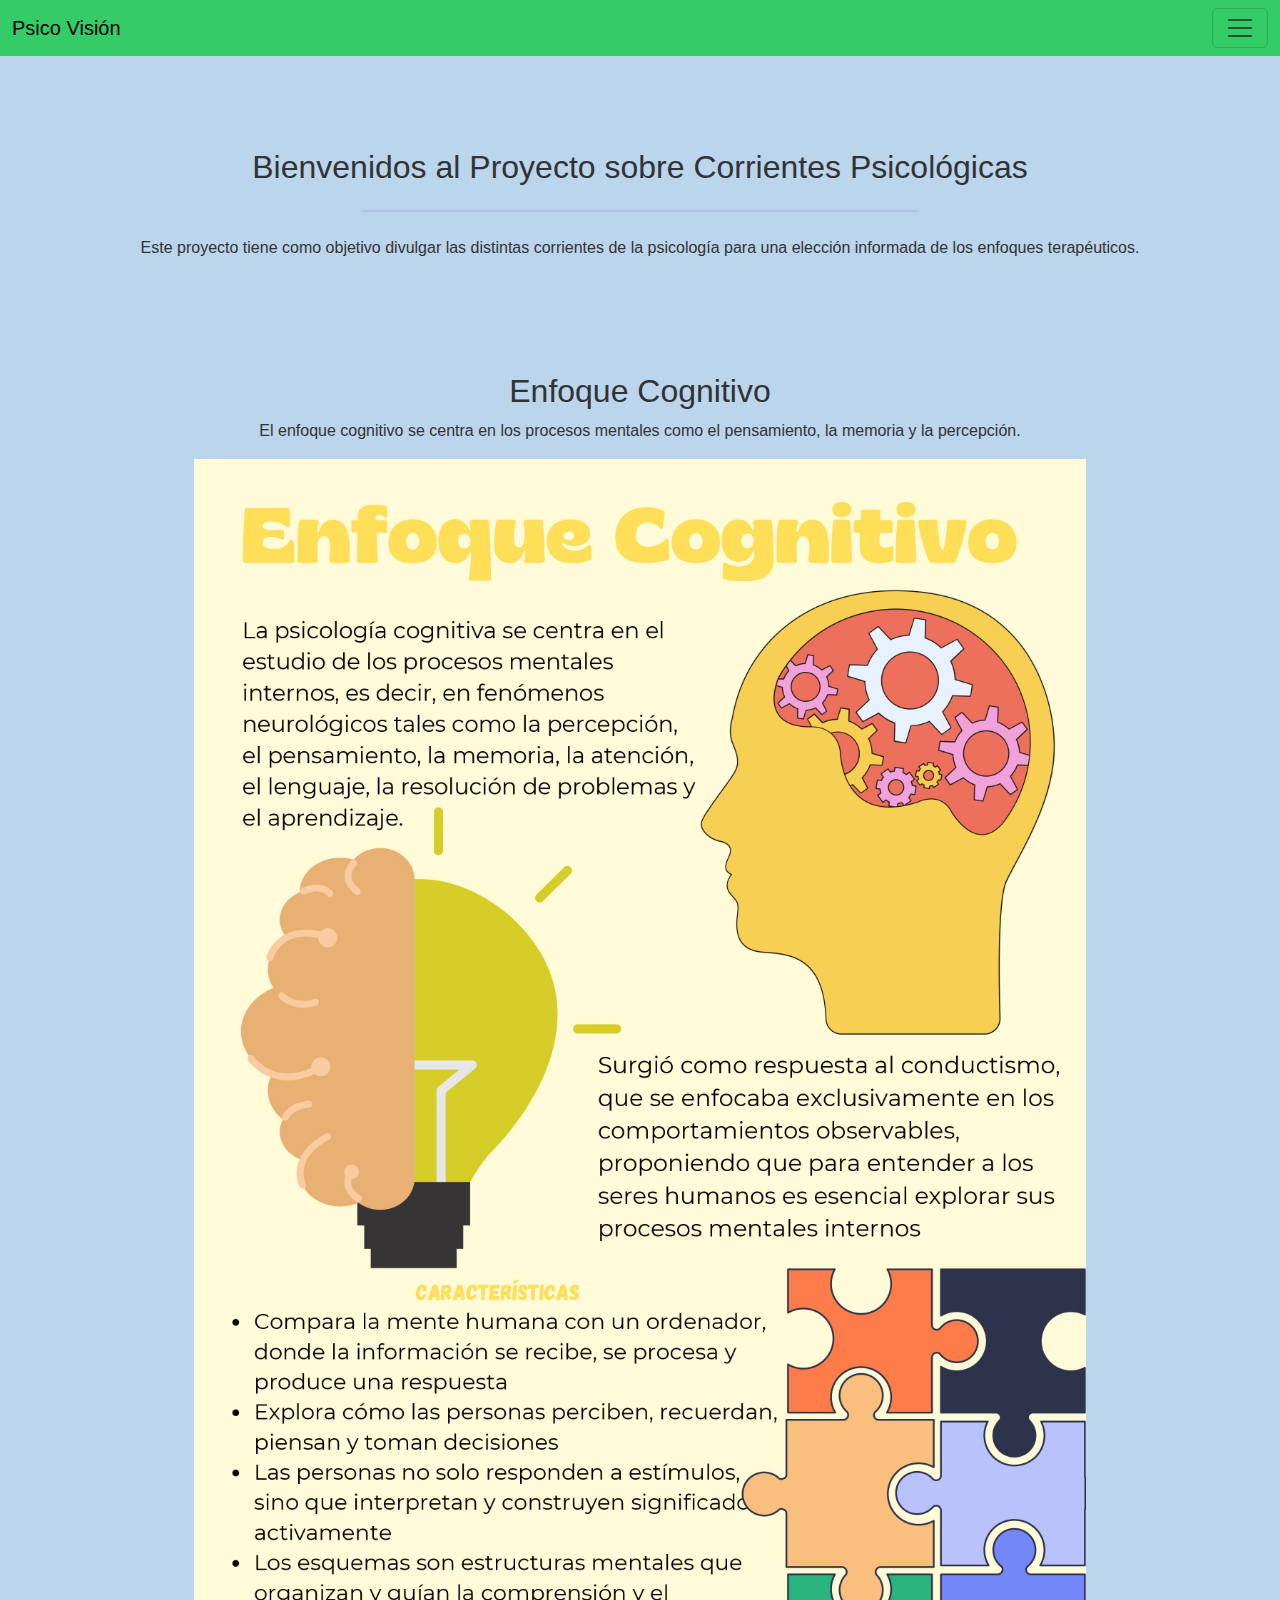
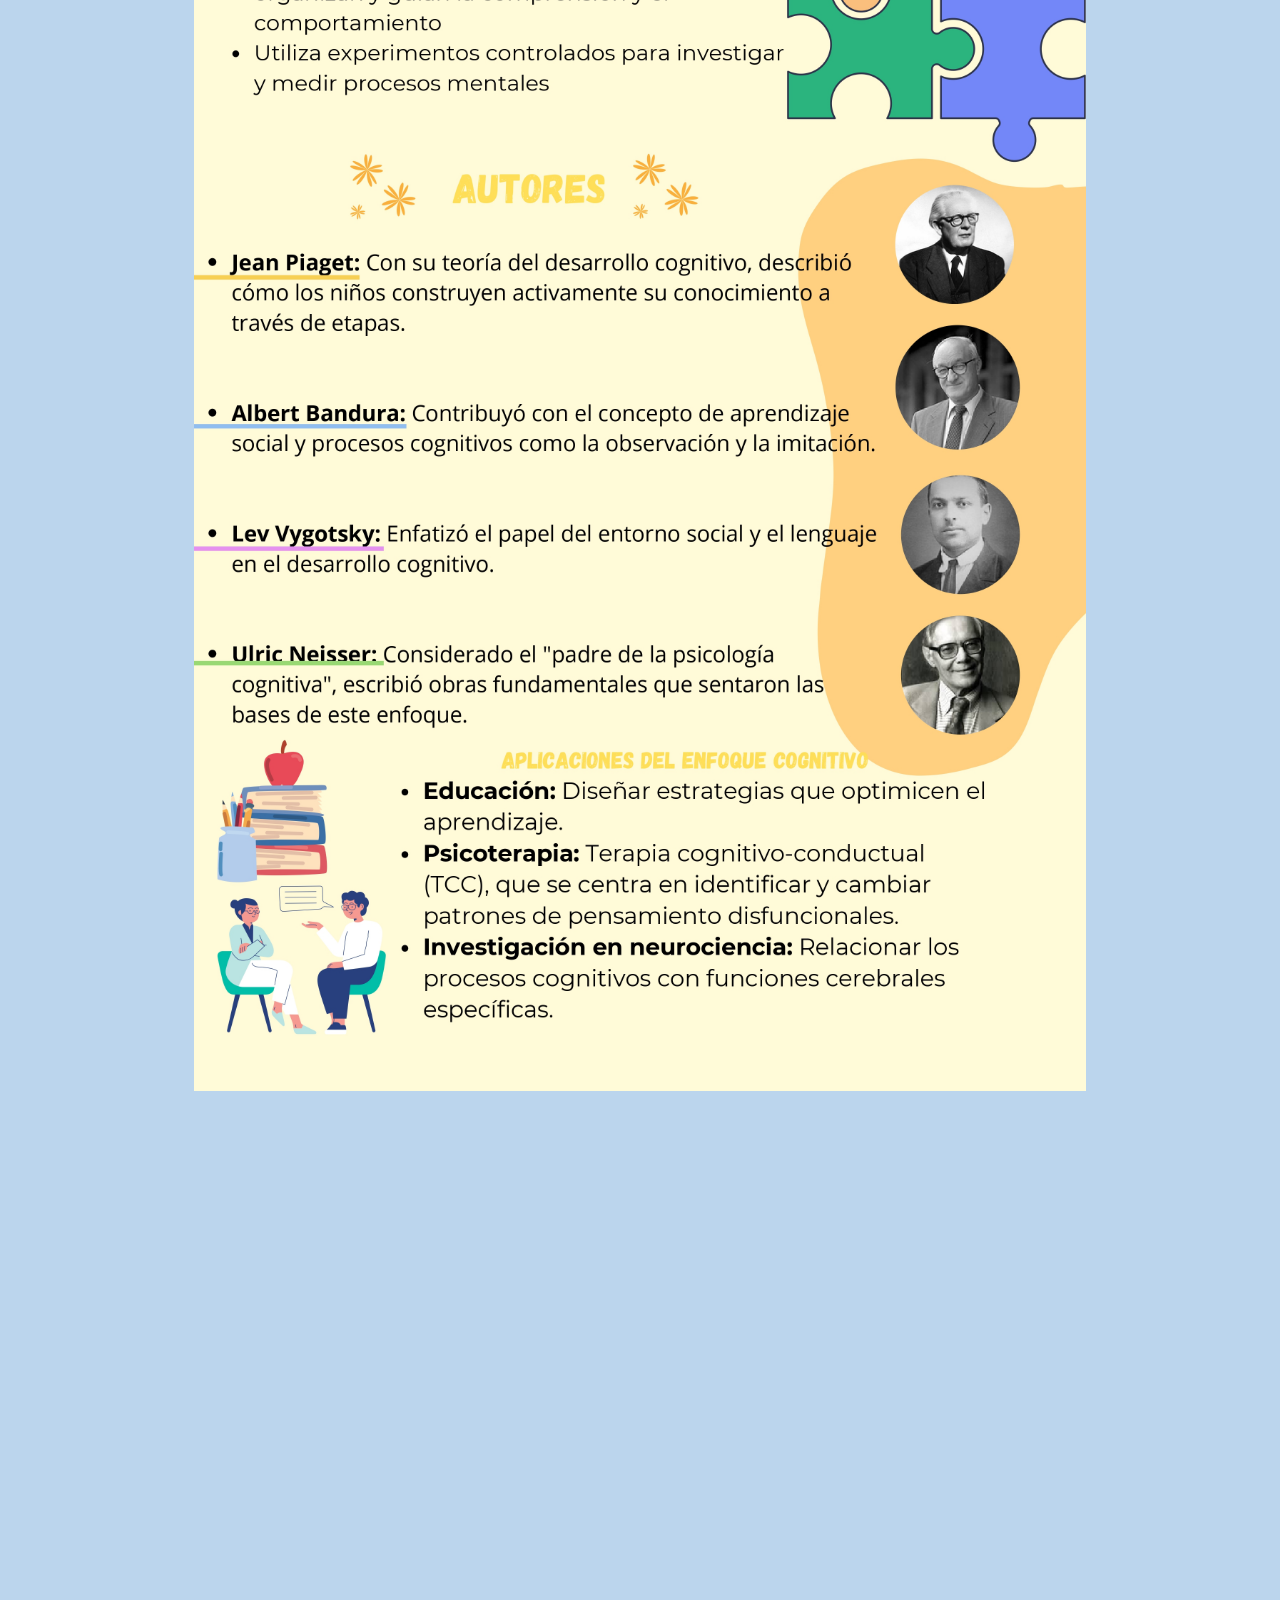
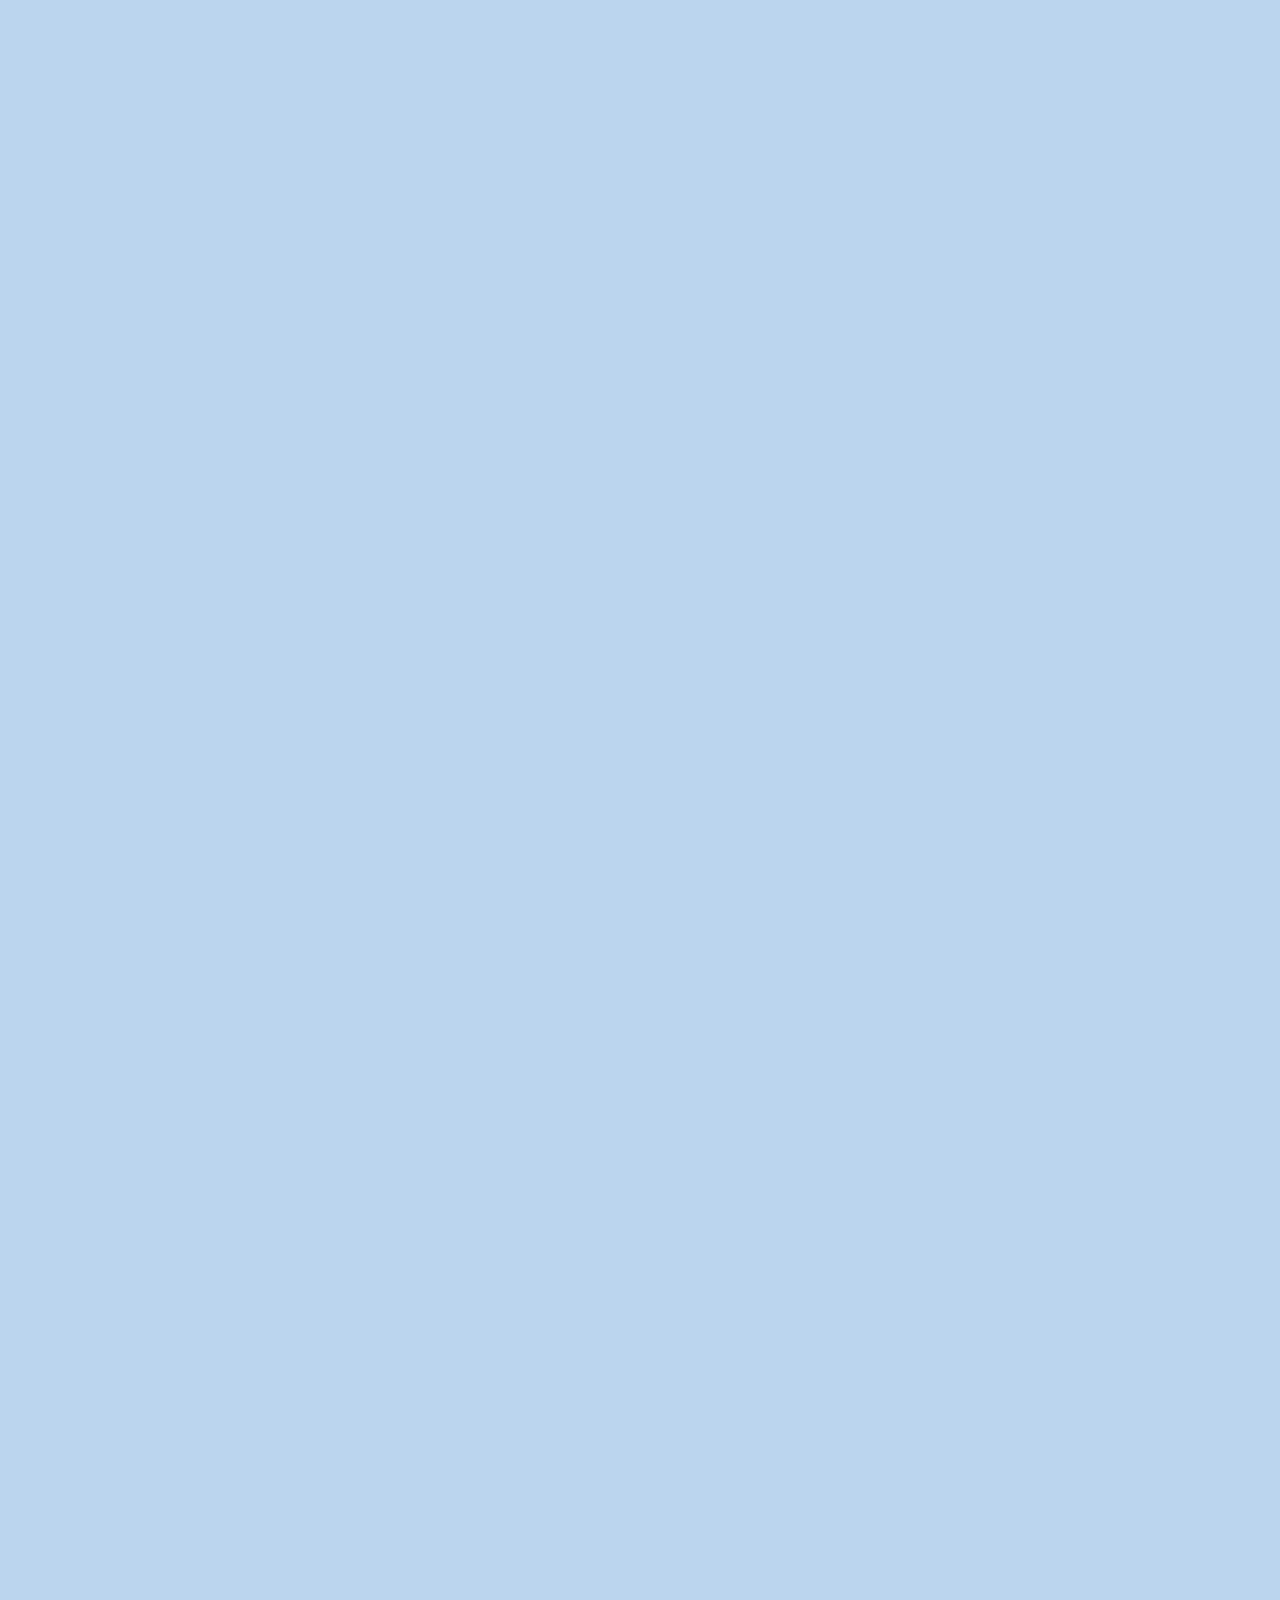
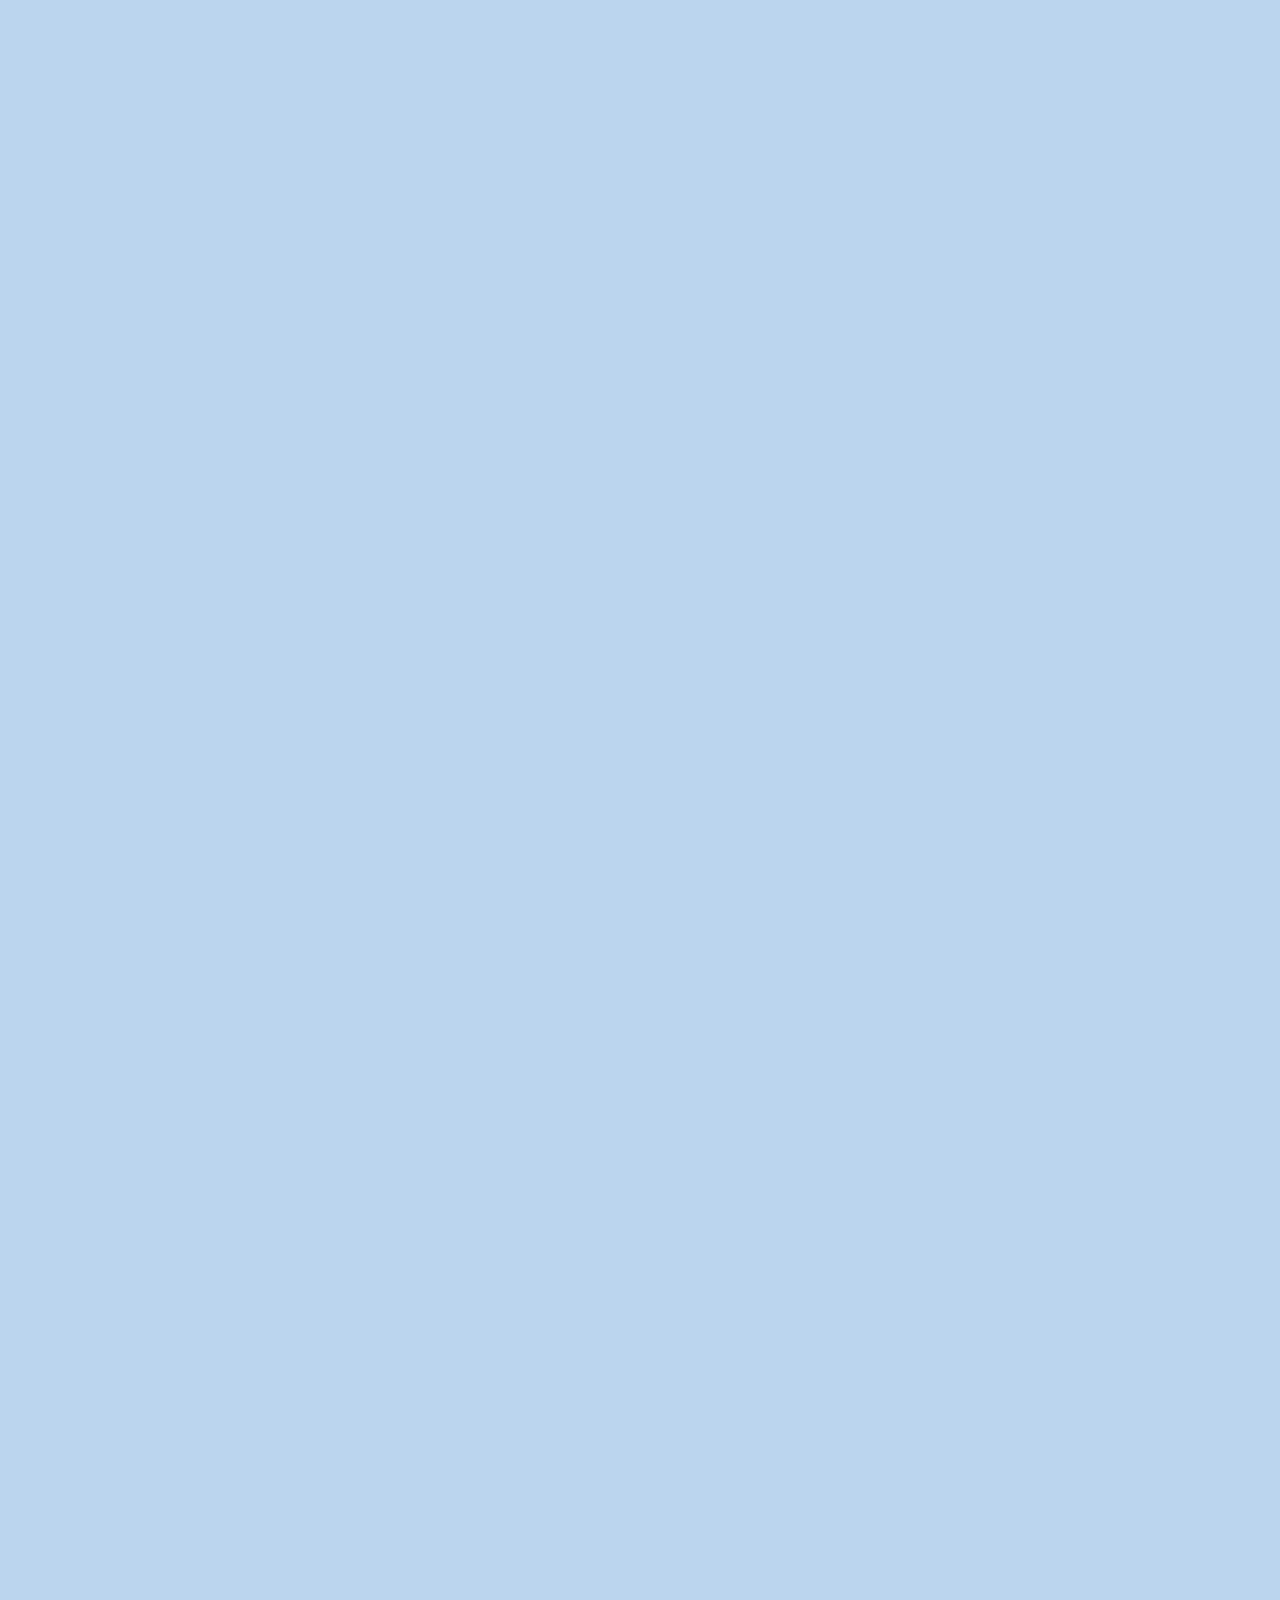
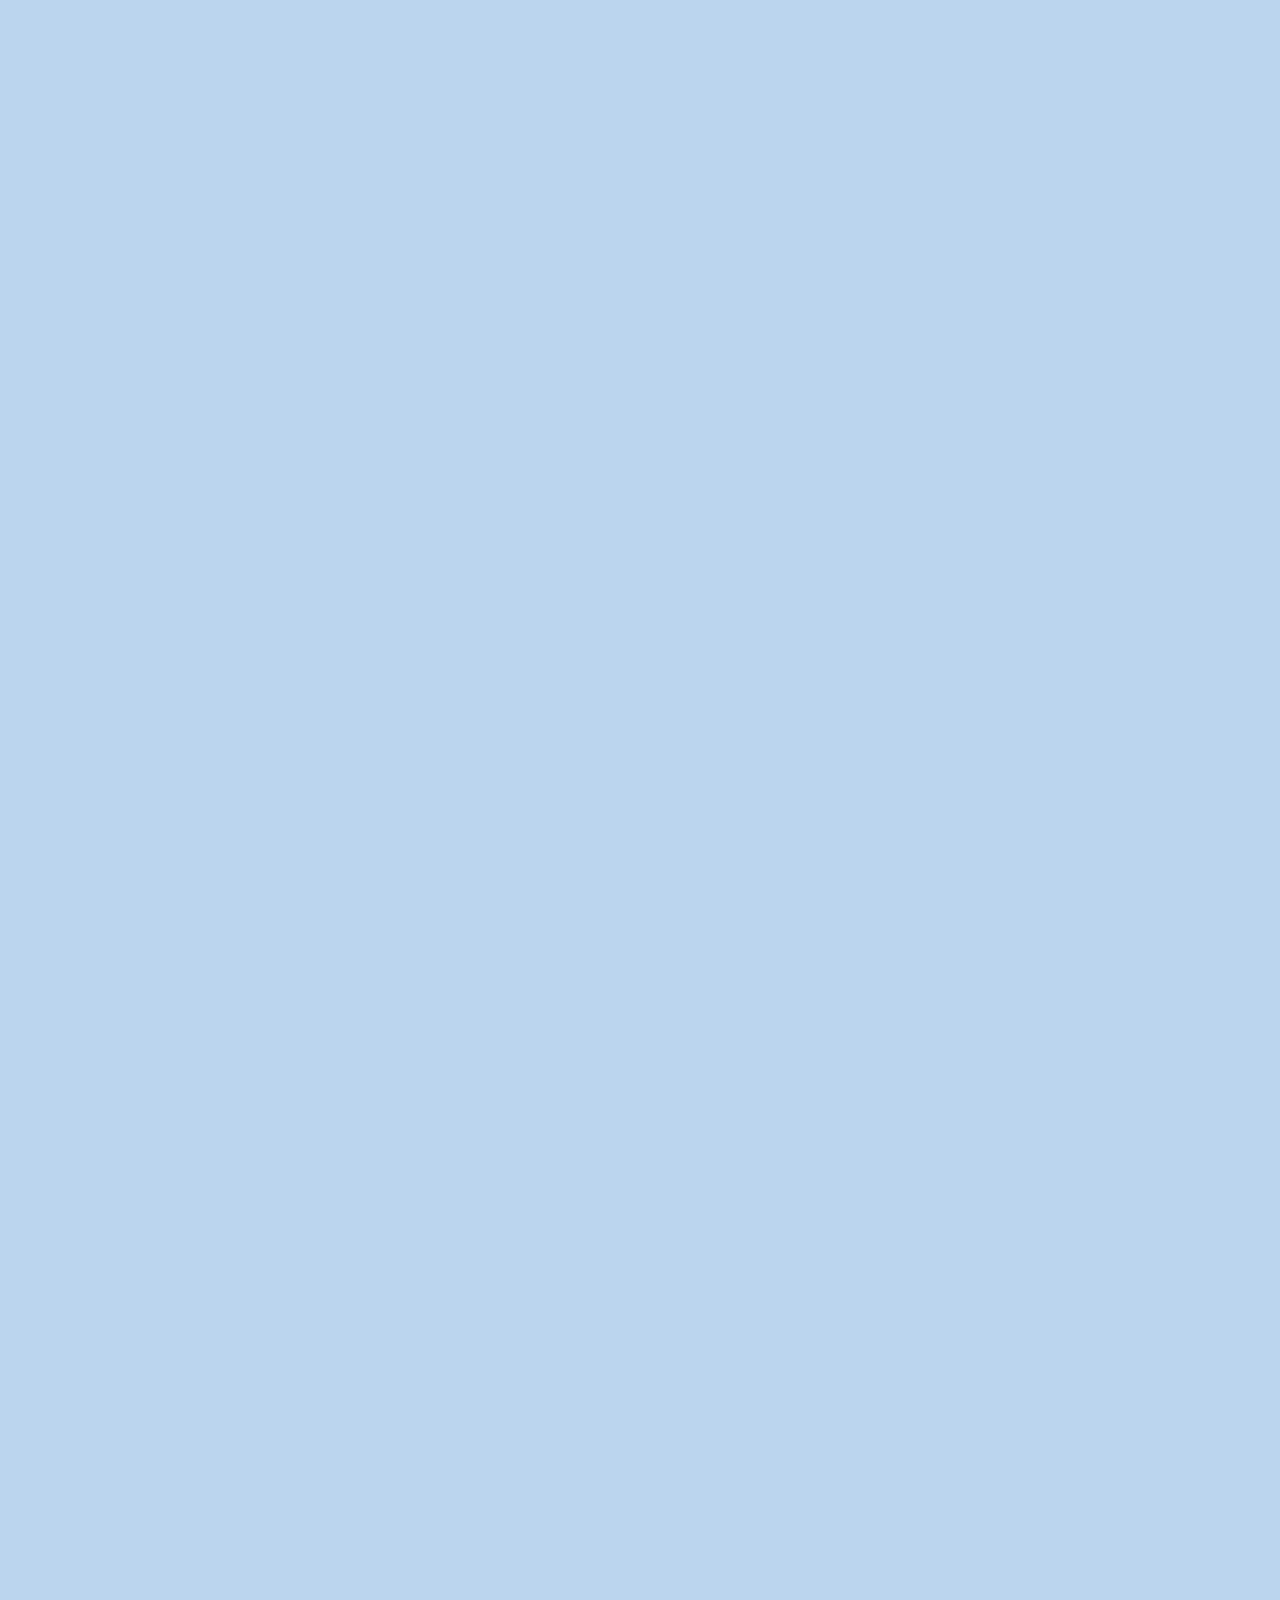
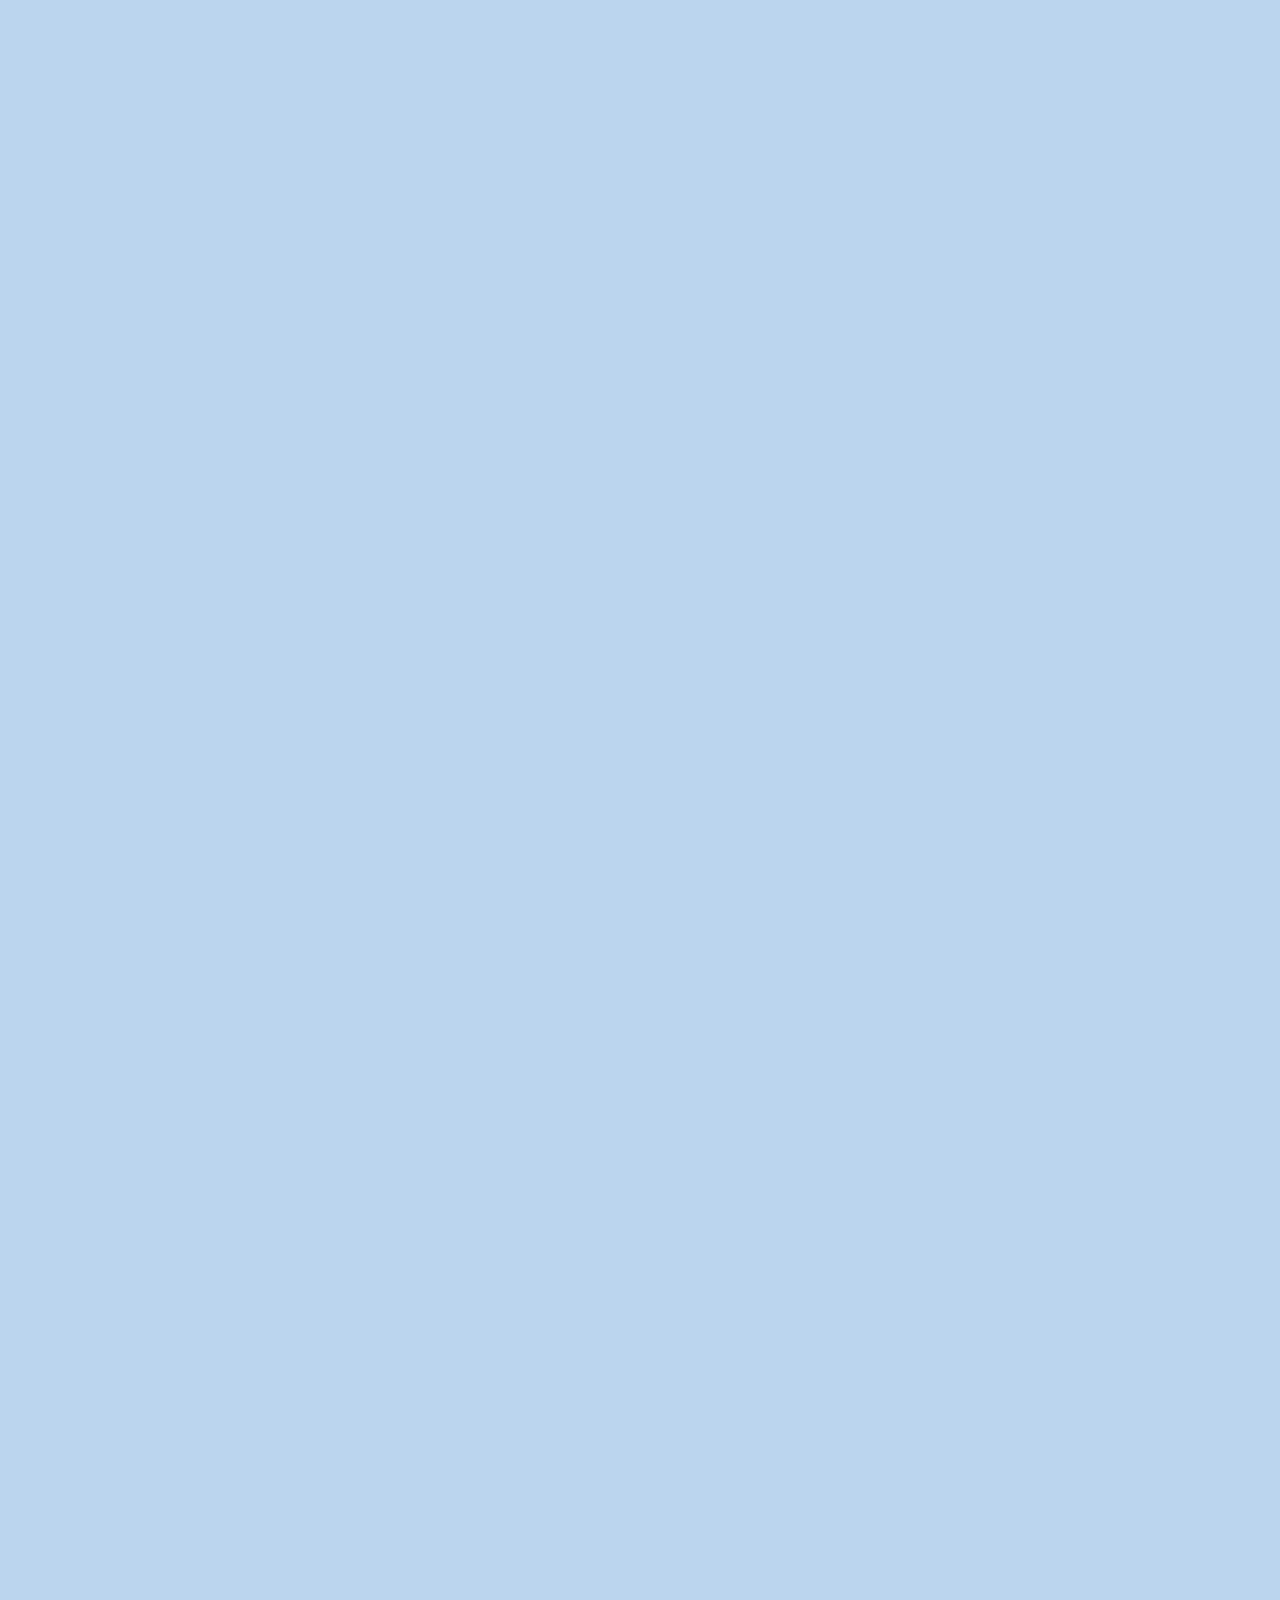
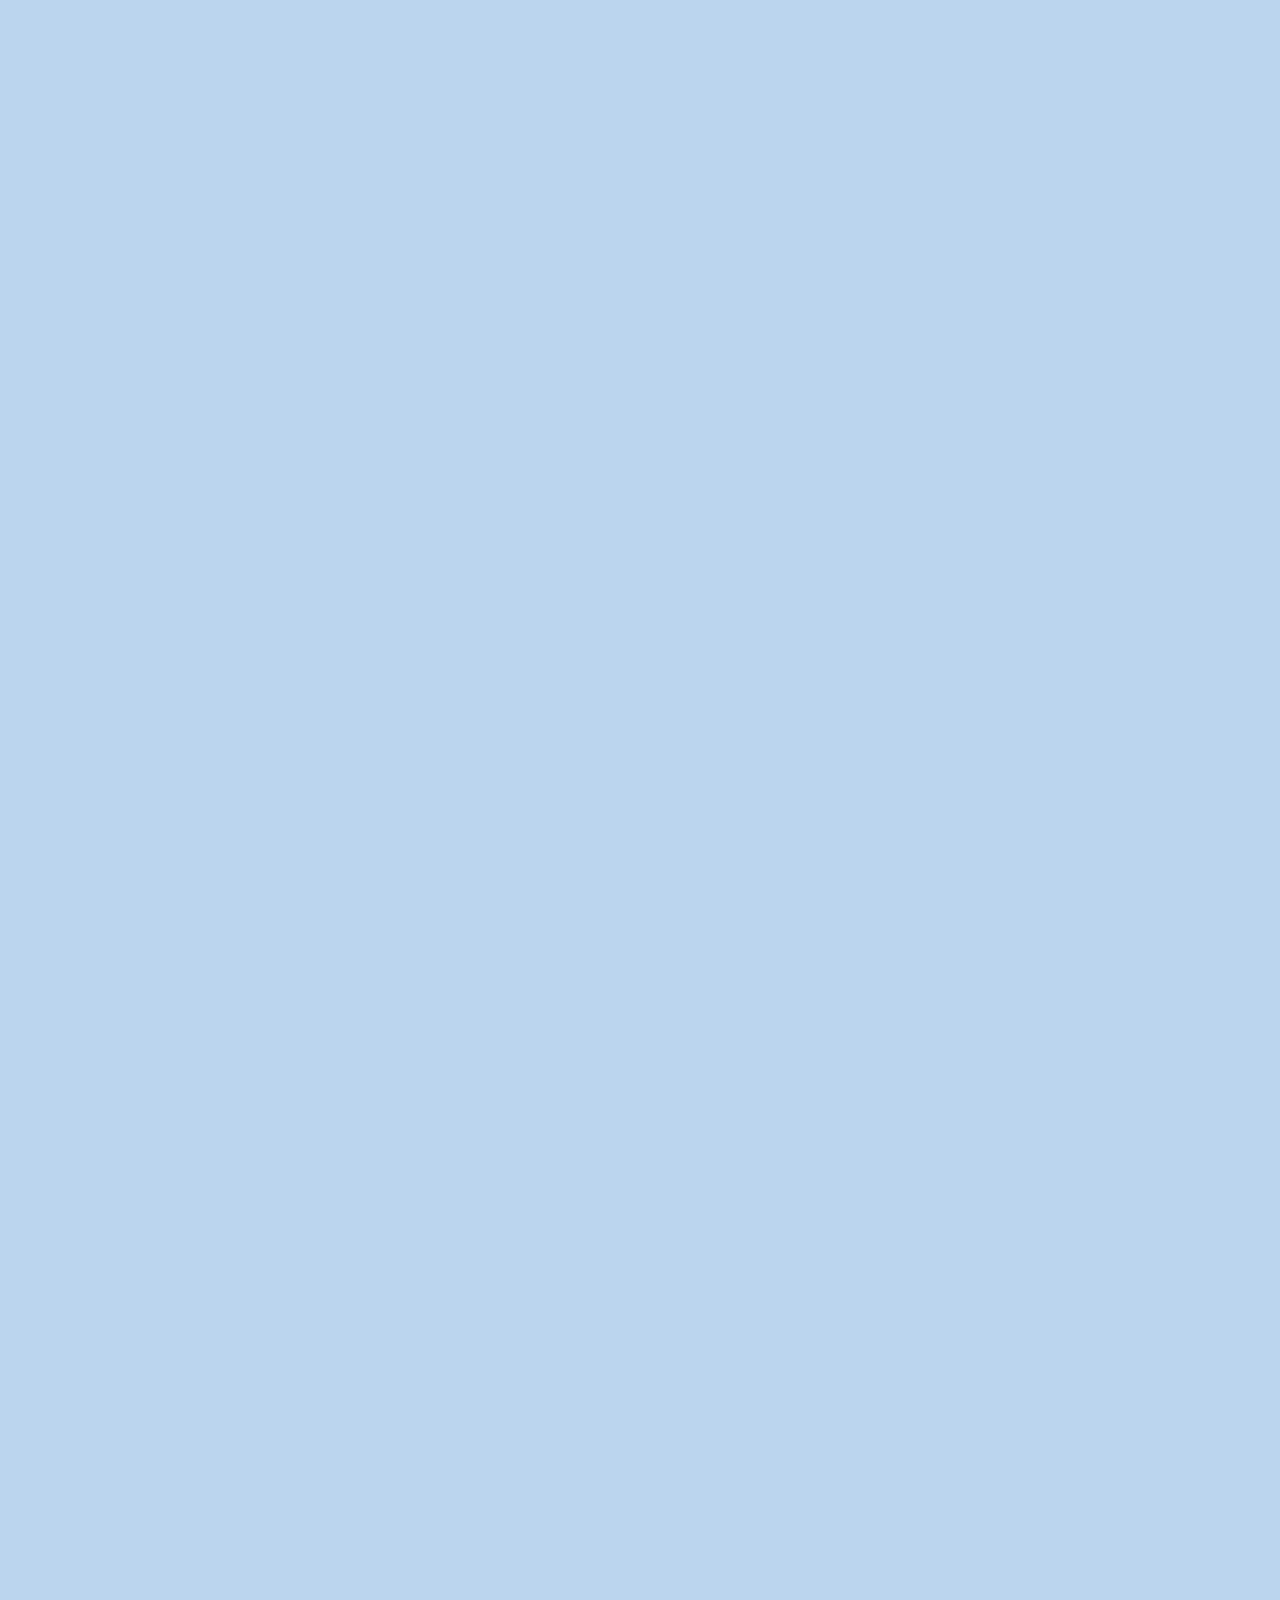
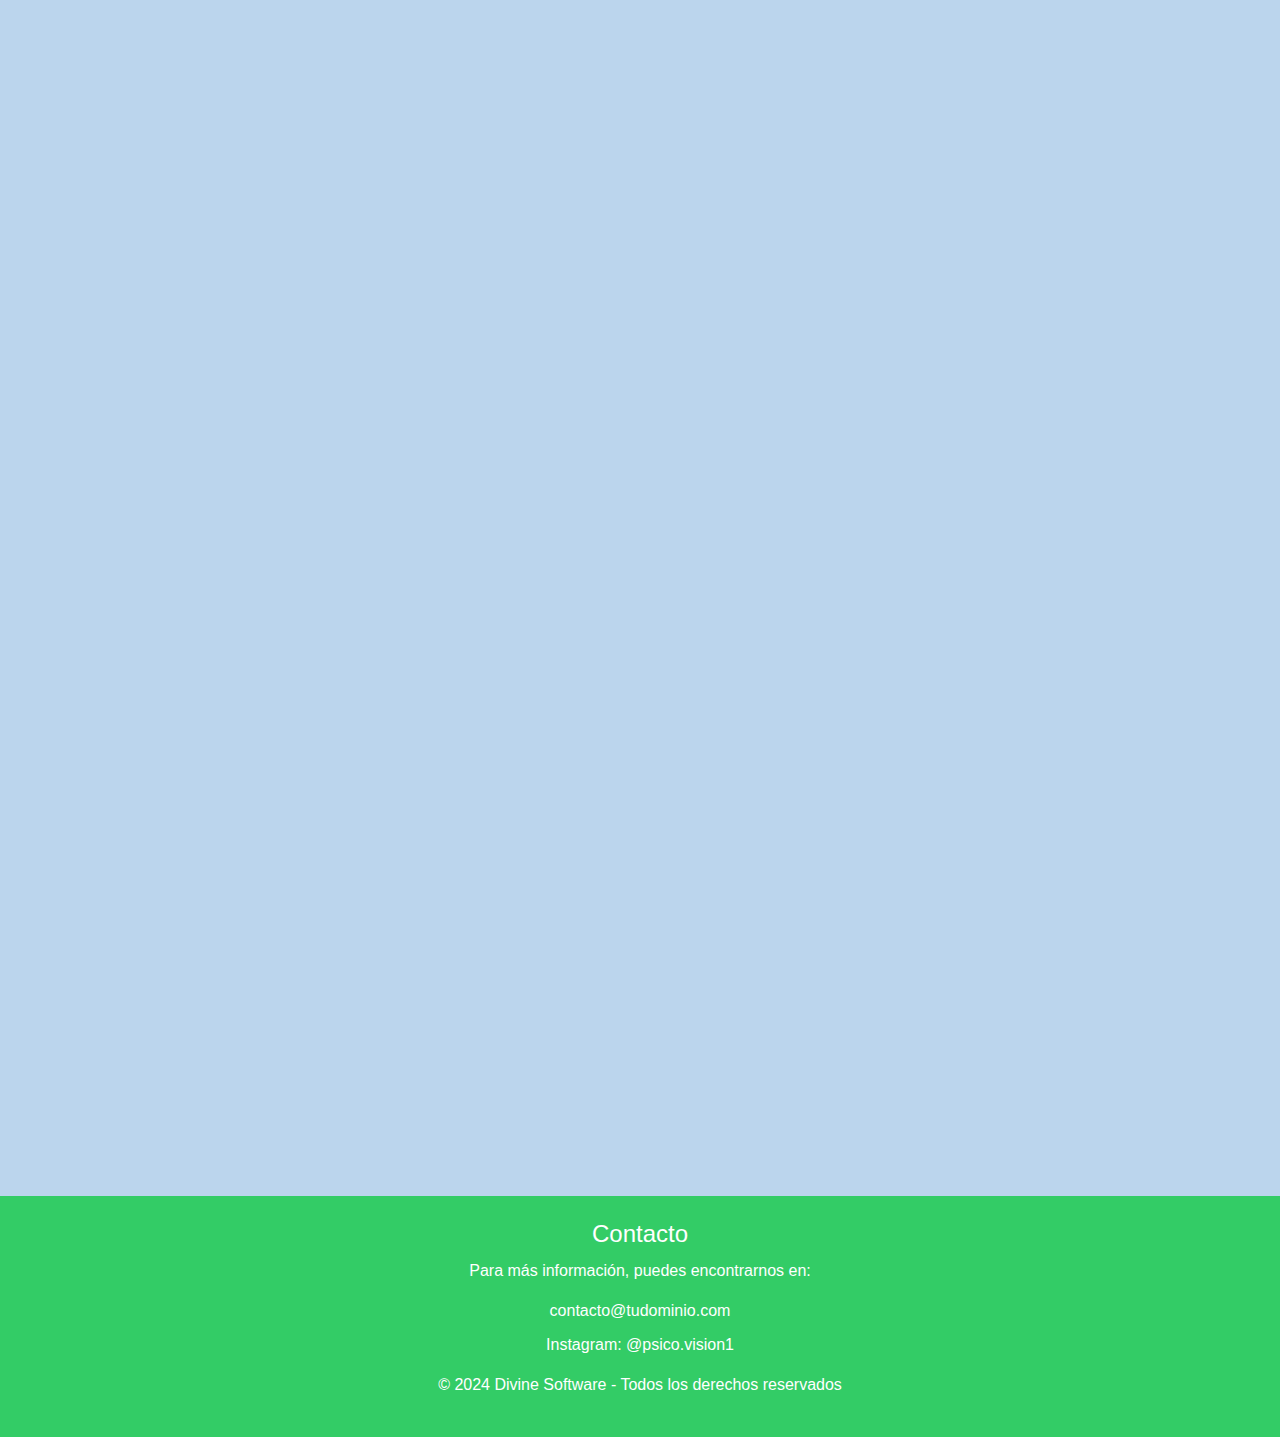
==== commit 329be865: "Add files via upload" ====
--- a/index.html
+++ b/index.html
@@ -5,116 +5,140 @@
   <meta name="viewport" content="width=device-width, initial-scale=1.0">
   <title>Corrientes de Psicología</title>
   <link rel="stylesheet" href="bostrap/css/bootstrap.min.css">
-  <link rel="stylesheet" href="style.css"
+  <!-- AOS CSS -->
+  <link href="https://cdn.jsdelivr.net/npm/aos@2.3.4/dist/aos.css" rel="stylesheet">
+  <link rel="stylesheet" href="style.css">
 </head>
 <body>
-  <!-- Navbar -->
-  <nav class="navbar navbar-expand-lg navbar-dark bg-dark">
+
+  <div class="container-fluid">
+    <nav class="navbar bg-verde fixed-top">
       <div class="container-fluid">
-          <a class="navbar-brand" href="#">Psicología</a>
-          <button class="navbar-toggler" type="button" data-bs-toggle="collapse" data-bs-target="#navbarNav">
-              <span class="navbar-toggler-icon"></span>
-          </button>
-          <div class="collapse navbar-collapse" id="navbarNav">
-              <ul class="navbar-nav">
-                  <li class="nav-item">
-                      <a class="nav-link" href="#inicio">Inicio</a>
-                  </li>
-                  <li class="nav-item dropdown">
-                      <a class="nav-link dropdown-toggle" href="#" id="navbarDropdown" role="button" data-bs-toggle="dropdown">
-                          Corrientes Psicológicas
-                      </a>
-                      <ul class="dropdown-menu">
-                          <li><a class="dropdown-item" href="#cognitivo">Cognitivo</a></li>
-                          <li><a class="dropdown-item" href="#conductual">Conductual</a></li>
-                          <li><a class="dropdown-item" href="#psicoanalisis">Psicoanálisis</a></li>
-                          <li><a class="dropdown-item" href="#gestalt">Gestal</a></li>
-                          <li><a class="dropdown-item" href="#humanista">Humanista</a></li>
-                      </ul>
-                  </li>
-                  <li class="nav-item">
-                      <a class="nav-link" href="#contacto">Contacto</a>
-                  </li>
-              </ul>
+        <a class="navbar-brand" href="#">
+          Psico Visión</a>
+        <button class="navbar-toggler" type="button" data-bs-toggle="offcanvas" data-bs-target="#offcanvasNavbar" aria-controls="offcanvasNavbar" aria-label="Toggle navigation">
+          <span class="navbar-toggler-icon"></span>
+        </button>
+        <div class="offcanvas offcanvas-end" tabindex="-1" id="offcanvasNavbar" aria-labelledby="offcanvasNavbarLabel">
+          <div class="offcanvas-header bg-verde">
+            <h5 class="offcanvas-title" id="offcanvasNavbarLabel">Todos los temas importantes</h5>
+            <button type="button" class="btn-close" data-bs-dismiss="offcanvas" aria-label="Close"></button>
           </div>
+          <div class="offcanvas-body bg-amarillo">
+            <ul class="navbar-nav justify-content-end flex-grow-1 pe-3">
+              <li class="nav-item">
+                <a class="nav-link active" aria-current="page" href="#inicio">Inicio</a>
+              </li>
+              <li class="nav-item">
+                <a class="nav-link" href="#cognitivo">Enfoque Cognitivo</a>
+              </li>
+              <li class="nav-item">
+                <a class="nav-link" href="#conductual">Enfoque Conductual</a>
+              </li>
+              <li class="nav-item">
+                <a class="nav-link" href="#psicoanalisis">Psicoanálisis</a>
+              </li>
+              <li class="nav-item">
+                <a class="nav-link" href="#gestalt">Gestalt</a>
+              </li>
+              <li class="nav-item">
+                <a class="nav-link" href="#humanista">Enfoque Humanista</a>
+              </li>
+              <li class="nav-item">
+                <a class="nav-link" href="#contacto">Contacto</a>
+              </li>
+              </li>
+            </ul>
+          </div>
+        </div>
       </div>
-  </nav>
+    </nav>
+</div>
 
   <!-- Sección de inicio -->
-  <section id="inicio" class="py-5">
-      <div class="container text-center">
-          <h1>Bienvenidos al Proyecto de Corrientes Psicológicas</h1>
-          <p class="lead">Explora las distintas corrientes psicológicas para entender mejor sus enfoques y aplicaciones. Selecciona una corriente en el menú para obtener más información.</p>
-      </div>
+  <section id="inicio" class="py-5 bg-light">
+    <div class="container text-center">
+      <h2>Bienvenidos al Proyecto sobre Corrientes Psicológicas</h2>
+      <hr class="my-4">
+      <p>Este proyecto tiene como objetivo divulgar las distintas corrientes de la psicología para una elección informada de los enfoques terapéuticos.</p>
+    </div>
   </section>
 
   <!-- Sección Cognitivo -->
-  <section id="cognitivo" class="py-5 bg-light">
-      <div class="container">
-          <h2 class="text-center">Enfoque Cognitivo</h2>
-          <p class="text-center">El enfoque cognitivo se centra en los procesos mentales como el pensamiento, la memoria y la percepción.</p>
-          <div class="text-center">
-              <img src="cognitivo.jpg" alt="Infografía Cognitivo" class="img-fluid">
-          </div>
+  <section id="cognitivo" class="py-5 bg-light" data-aos="fade-up">
+    <div class="container">
+      <h2 class="text-center">Enfoque Cognitivo</h2>
+      <p class="text-center">El enfoque cognitivo se centra en los procesos mentales como el pensamiento, la memoria y la percepción.</p>
+      <div class="text-center">
+        <img src="cognitivo.jpg" alt="Infografía Cognitivo" class="img-fluid" data-aos="zoom-in">
       </div>
+    </div>
   </section>
 
   <!-- Sección Conductual -->
-  <section id="conductual" class="py-5">
-      <div class="container">
-          <h2 class="text-center">Enfoque Conductual</h2>
-          <p class="text-center">El enfoque conductual se enfoca en el análisis del comportamiento observable y su relación con el entorno.</p>
-          <div class="text-center">
-              <img src="conductual.jpg" alt="Infografía Conductual" class="img-fluid">
-          </div>
+  <section id="conductual" class="py-5" data-aos="fade-up">
+    <div class="container">
+      <h2 class="text-center">Enfoque Conductual</h2>
+      <p class="text-center">El enfoque conductual se enfoca en el análisis del comportamiento observable y su relación con el entorno.</p>
+      <div class="text-center">
+        <img src="conductual.jpg" alt="Infografía Conductual" class="img-fluid" data-aos="zoom-in">
       </div>
+    </div>
   </section>
 
   <!-- Sección Psicoanálisis -->
-  <section id="psicoanalisis" class="py-5 bg-light">
-      <div class="container">
-          <h2 class="text-center">Psicoanálisis</h2>
-          <p class="text-center">El psicoanálisis estudia el inconsciente y su influencia en el comportamiento humano.</p>
-          <div class="text-center">
-              <img src="psicoanalisis.jpg" alt="Infografía Psicoanálisis" class="img-fluid">
-          </div>
+  <section id="psicoanalisis" class="py-5 bg-light" data-aos="fade-up">
+    <div class="container">
+      <h2 class="text-center">Psicoanálisis</h2>
+      <p class="text-center">El psicoanálisis estudia el inconsciente y su influencia en el comportamiento humano.</p>
+      <div class="text-center">
+        <img src="psicoanalisis.jpg" alt="Infografía Psicoanálisis" class="img-fluid" data-aos="zoom-in">
       </div>
+    </div>
   </section>
 
   <!-- Sección Gestalt -->
-  <section id="gestal" class="py-5">
-      <div class="container">
-          <h2 class="text-center">Gestal</h2>
-          <p class="text-center">La terapia Gestalt busca comprender a la persona en su totalidad y promover el crecimiento personal.</p>
-          <div class="text-center">
-              <img src="gestalt.jpg" alt="Infografía Gestalt" class="img-fluid">
-          </div>
+  <section id="gestalt" class="py-5" data-aos="fade-up">
+    <div class="container">
+      <h2 class="text-center">Gestalt</h2>
+      <p class="text-center">La terapia Gestalt busca comprender a la persona en su totalidad y promover el crecimiento personal.</p>
+      <div class="text-center">
+        <img src="gestalt.jpg" alt="Infografía Gestalt" class="img-fluid" data-aos="zoom-in">
       </div>
+    </div>
   </section>
 
   <!-- Sección Humanista -->
-  <section id="humanista" class="py-5 bg-light">
-      <div class="container">
-          <h2 class="text-center">Enfoque Humanista</h2>
-          <p class="text-center">El enfoque humanista se enfoca en el potencial humano y la autorrealización.</p>
-          <div class="text-center">
-              <img src="humanista.jpg" alt="Infografía Humanista" class="img-fluid">
-          </div>
+  <section id="humanista" class="py-5 bg-light" data-aos="fade-up">
+    <div class="container">
+      <h2 class="text-center">Enfoque Humanista</h2>
+      <p class="text-center">El enfoque humanista se enfoca en el potencial humano y la autorrealización.</p>
+      <div class="text-center">
+        <img src="humanista.jpg" alt="Infografía Humanista" class="img-fluid" data-aos="zoom-in">
       </div>
+    </div>
   </section>
 
-  <!-- Sección de contacto -->
-  <section id="contacto" class="py-5">
-      <div class="container text-center">
-          <h2>Contacto</h2>
-          <p class="lead">Para más información o dudas, contáctanos a través de nuestro correo: contacto@psicologia.com</p>
-      </div>
-  </section>
+  <!-- Botón Volver Arriba -->
+  <button id="scrollUp" class="btn btn-dark">↑</button>
 
-  <footer class="text-center py-3 bg-dark text-white">
-      <p>&copy; 2024 Corrientes Psicológicas</p>
-  </footer>
+  <!-- Scripts -->
+  <script src="https://cdn.jsdelivr.net/npm/bootstrap@5.1.3/dist/js/bootstrap.bundle.min.js"></script>
+  <script src="https://cdn.jsdelivr.net/npm/aos@2.3.4/dist/aos.js"></script>
+  <script src="script.js"></script>
 
-  <script src="https://cdn.jsdelivr.net/npm/bootstrap@5.3.0/dist/js/bootstrap.bundle.min.js"></script>
 </body>
+<!-- Footer de contacto -->
+<footer class="bg-verde text-center text-white py-4" id="contacto">
+  <div class="container">
+      <h5>Contacto</h5>
+      <p>Para más información, puedes encontrarnos en:</p>
+      <ul class="list-unstyled">
+          <li><a href="mailto:contacto@tudominio.com" class="text-white">contacto@tudominio.com</a></li>
+          <li><a href="https://www.instagram.com/psico.vision1" target="_blank" class="text-white">Instagram: @psico.vision1</a></li>
+      </ul>
+      <p>© 2024 Divine Software - Todos los derechos reservados</p>
+  </div>
+</footer>
+
 </html>
--- a/style.css
+++ b/style.css
@@ -1,4 +1,3 @@
-/* Paleta de colores */
 /* Paleta de colores */
 :root {
     --russian-violet: #38023bff;
@@ -6,139 +5,137 @@
     --columbia-blue: #bbd5edff;
     --mint-green: #cefdffff;
     --tea-green: #ccffcbff;
+    --verde: #33cc66; /* Verde para la navbar */
+    --amarillo: #FFD700; /* Amarillo para detalles */
 }
 
-/* Estilos globales */
+/* Fondo general de la página */
 body {
-    font-family: 'Roboto', sans-serif;
     background-color: var(--columbia-blue);
-    color: var(--russian-violet);
-    line-height: 1.6;
+    color: #333;
+    font-family: Arial, sans-serif;
+    margin-top: 100px; /* Espacio para la navbar fija */
 }
 
 /* Navbar */
 .navbar {
-    background: var(--russian-violet);
+    background-color: var(--verde) !important;
 }
 
-.navbar-brand, .nav-link {
-    color: var(--mint-green) !important;
-    font-weight: bold;
+
+/* Sección inicial */
+section {
+    padding: 50px 0;
 }
 
-.nav-link:hover {
-    color: var(--tea-green) !important;
+/* Sección de inicio */
+.bg-light {
+    background-color: var(--columbia-blue) !important;
+}
+
+.bg-light img {
+    max-width: 100%;
+    height: auto;
+}
+
+/* Línea separadora entre secciones */
+hr.my-4 {
+    border: 1px solid var(--tropical-indigo);
+    width: 50%;
+    margin: 30px auto;
+}
+
+/* Estilo para el botón de "volver arriba" */
+#scrollUp {
+    position: fixed;
+    bottom: 30px;
+    right: 30px;
+    background-color: var(--tropical-indigo);
+    color: white;
+    border: none;
+    padding: 10px;
+    border-radius: 50%;
+    font-size: 20px;
+    display: none;
+    z-index: 100;
+}
+
+/* Cambios para las imágenes */
+img.img-fluid {
+    max-width: 80%; /* Asegura que la imagen no se agrande demasiado */
+    height: auto;
+}
+
+/* AOS Animations */
+[data-aos="fade-up"] {
+    opacity: 0;
+    transition: opacity 0.5s ease-out;
+}
+
+[data-aos="fade-up"].aos-animate {
+    opacity: 1;
+}
+
+[data-aos="zoom-in"] {
+    transform: scale(0.8);
+    opacity: 0;
+    transition: transform 0.3s ease-out, opacity 0.3s ease-out;
+}
+
+[data-aos="zoom-in"].aos-animate {
+    transform: scale(1);
+    opacity: 1;
+}
+
+/* Estilos para el Footer */
+footer {
+    background-color: var(--verde); /* Fondo verde */
+    color: white;
+    padding: 30px 0;
+}
+
+/* Estilo para los enlaces del footer */
+footer a {
+    text-decoration: none;
+    color: white;
     transition: color 0.3s ease;
 }
 
-/* Secciones */
-section {
-    padding: 60px 20px;
-    position: relative;
+footer a:hover {
+    color: var(--amarillo); /* Cambiar color al pasar el cursor */
 }
 
-section h2 {
-    color: var(--russian-violet);
-    font-size: 2.5rem;
-    text-transform: uppercase;
-    margin-bottom: 20px;
-    position: relative;
-    display: inline-block;
+/* Estilo de la lista de contacto */
+footer ul {
+    list-style-type: none;
+    padding: 0;
 }
 
-section h2::after {
-    content: '';
-    width: 80px;
-    height: 4px;
-    background: var(--tropical-indigo);
-    position: absolute;
-    bottom: -10px;
-    left: 0;
+footer ul li {
+    margin: 10px 0;
 }
 
-section p {
-    color: var(--dark-slate-gray);
-    font-size: 1.2rem;
-    margin-bottom: 20px;
+/* Asegurarse de que el texto esté centrado */
+footer h5 {
+    font-size: 1.5rem;
+    margin-bottom: 10px;
 }
 
-/* Animaciones de las imágenes */
-section img {
-    width: 100%;
-    max-width: 800px;
-    margin: 20px auto;
-    display: block;
-    border-radius: 15px;
-    box-shadow: 0 8px 20px rgba(0, 0, 0, 0.15);
-    transition: transform 0.3s ease, box-shadow 0.3s ease;
-}
+/* Ajustes responsivos para el footer */
+@media (max-width: 768px) {
+    footer h5 {
+        font-size: 1.2rem;
+    }
 
-section img:hover {
-    transform: scale(1.05);
-    box-shadow: 0 12px 25px rgba(0, 0, 0, 0.3);
-}
-
-/* Fondo alternativo */
-section.bg-light {
-    background: var(--tea-green);
-    border-top: 2px solid var(--tropical-indigo);
-}
-
-/* Botón */
-.button {
-    display: inline-block;
-    padding: 10px 20px;
-    font-size: 1rem;
-    color: var(--mint-green);
-    background: var(--russian-violet);
-    border: 2px solid var(--mint-green);
-    border-radius: 5px;
-    text-decoration: none;
-    transition: all 0.3s ease;
-}
-
-.button:hover {
-    color: var(--russian-violet);
-    background: var(--mint-green);
-    border-color: var(--tropical-indigo);
-    transform: translateY(-3px);
-    box-shadow: 0 5px 15px rgba(0, 0, 0, 0.2);
-}
-
-/* Sección de contacto */
-#contacto {
-    background: var(--russian-violet);
-    color: var(--mint-green);
-    text-align: center;
-}
-
-#contacto h2 {
-    color: var(--mint-green);
-}
-
-footer {
-    background: var(--russian-violet);
-    color: var(--mint-green);
-    padding: 10px 0;
-    text-align: center;
-}
-
-/* Animaciones */
-@keyframes fadeIn {
-    0% {
-        opacity: 0;
-        transform: translateY(20px);
-    }
-    100% {
-        opacity: 1;
-        transform: translateY(0);
+    footer p {
+        font-size: 0.9rem;
     }
 }
 
-section {
-    animation: fadeIn 1.2s ease-in-out;
+.bg-amarillo{
+    background-color: var(--columbia-blue);
 }
 
-nav {
-    animation: fadeIn 1.5s ease-in-out;
-}
+.bg-verde{
+    background-color: #33cc66;
+}